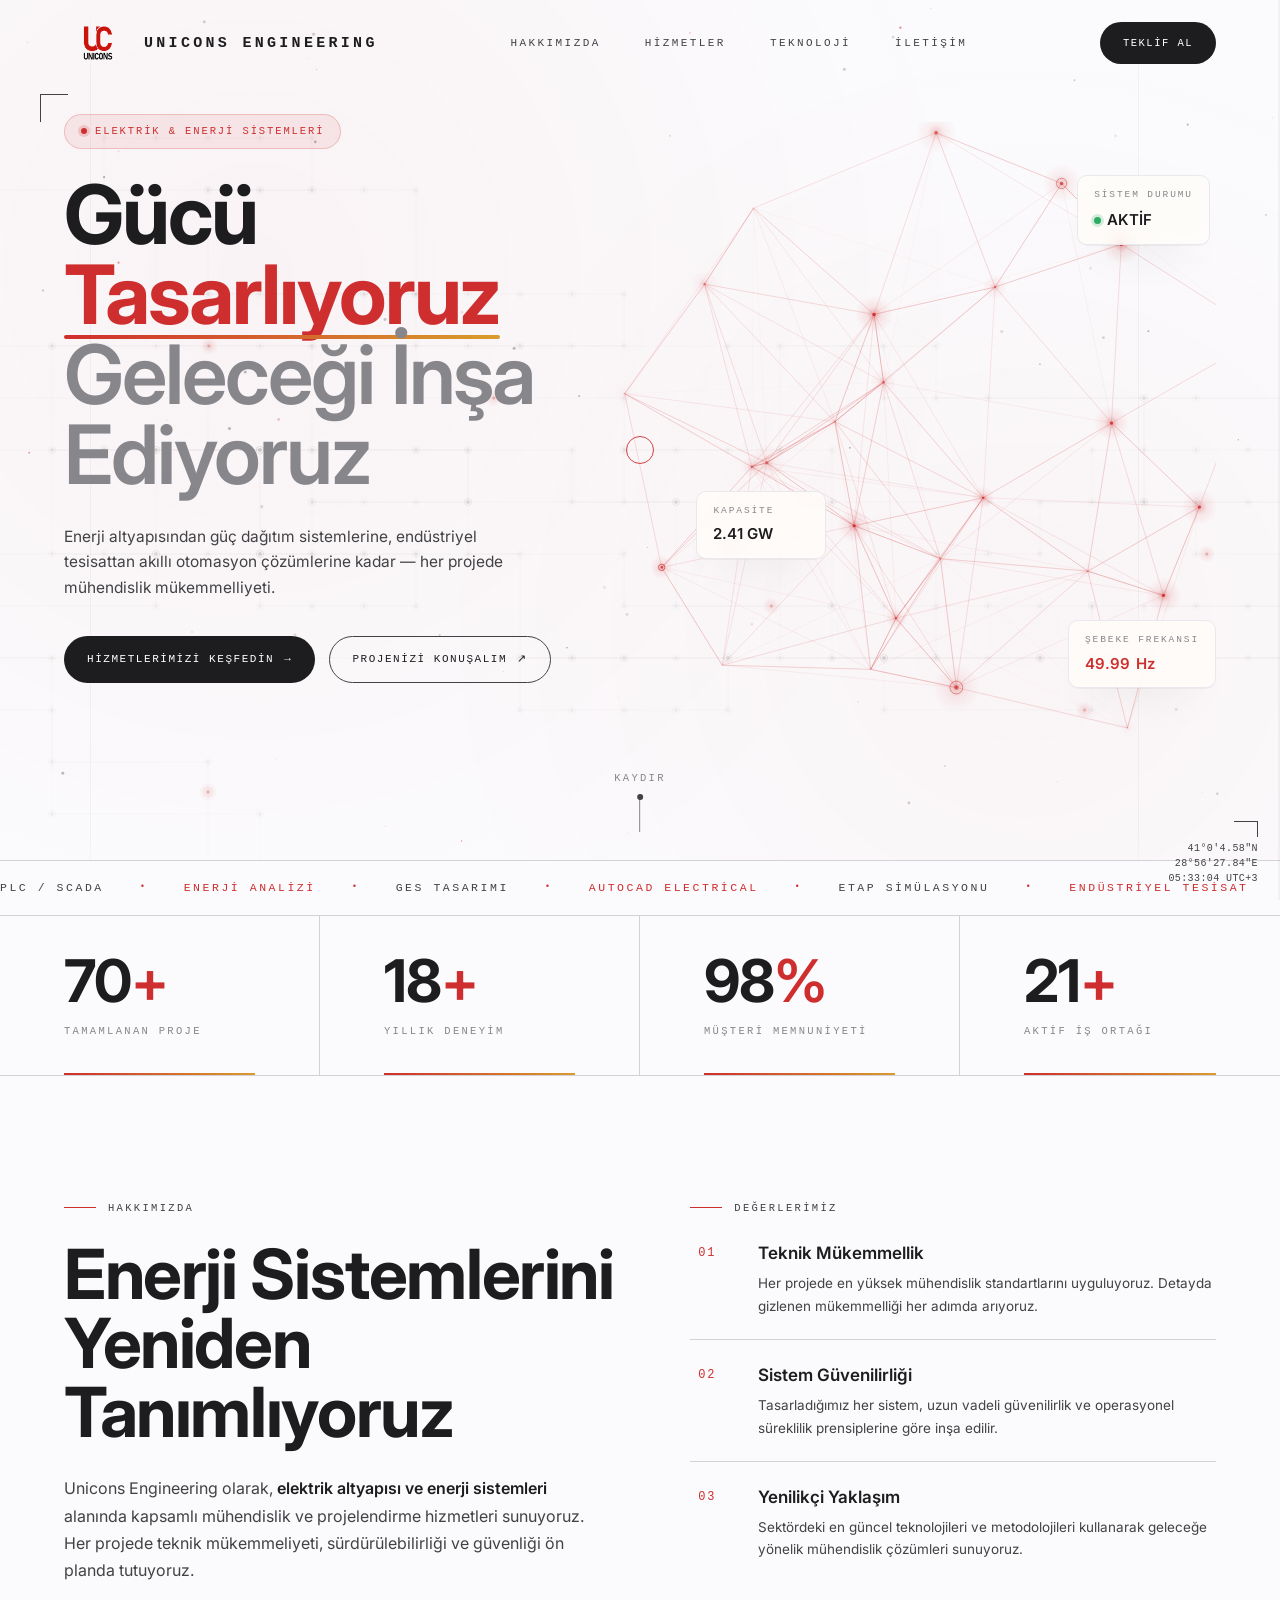
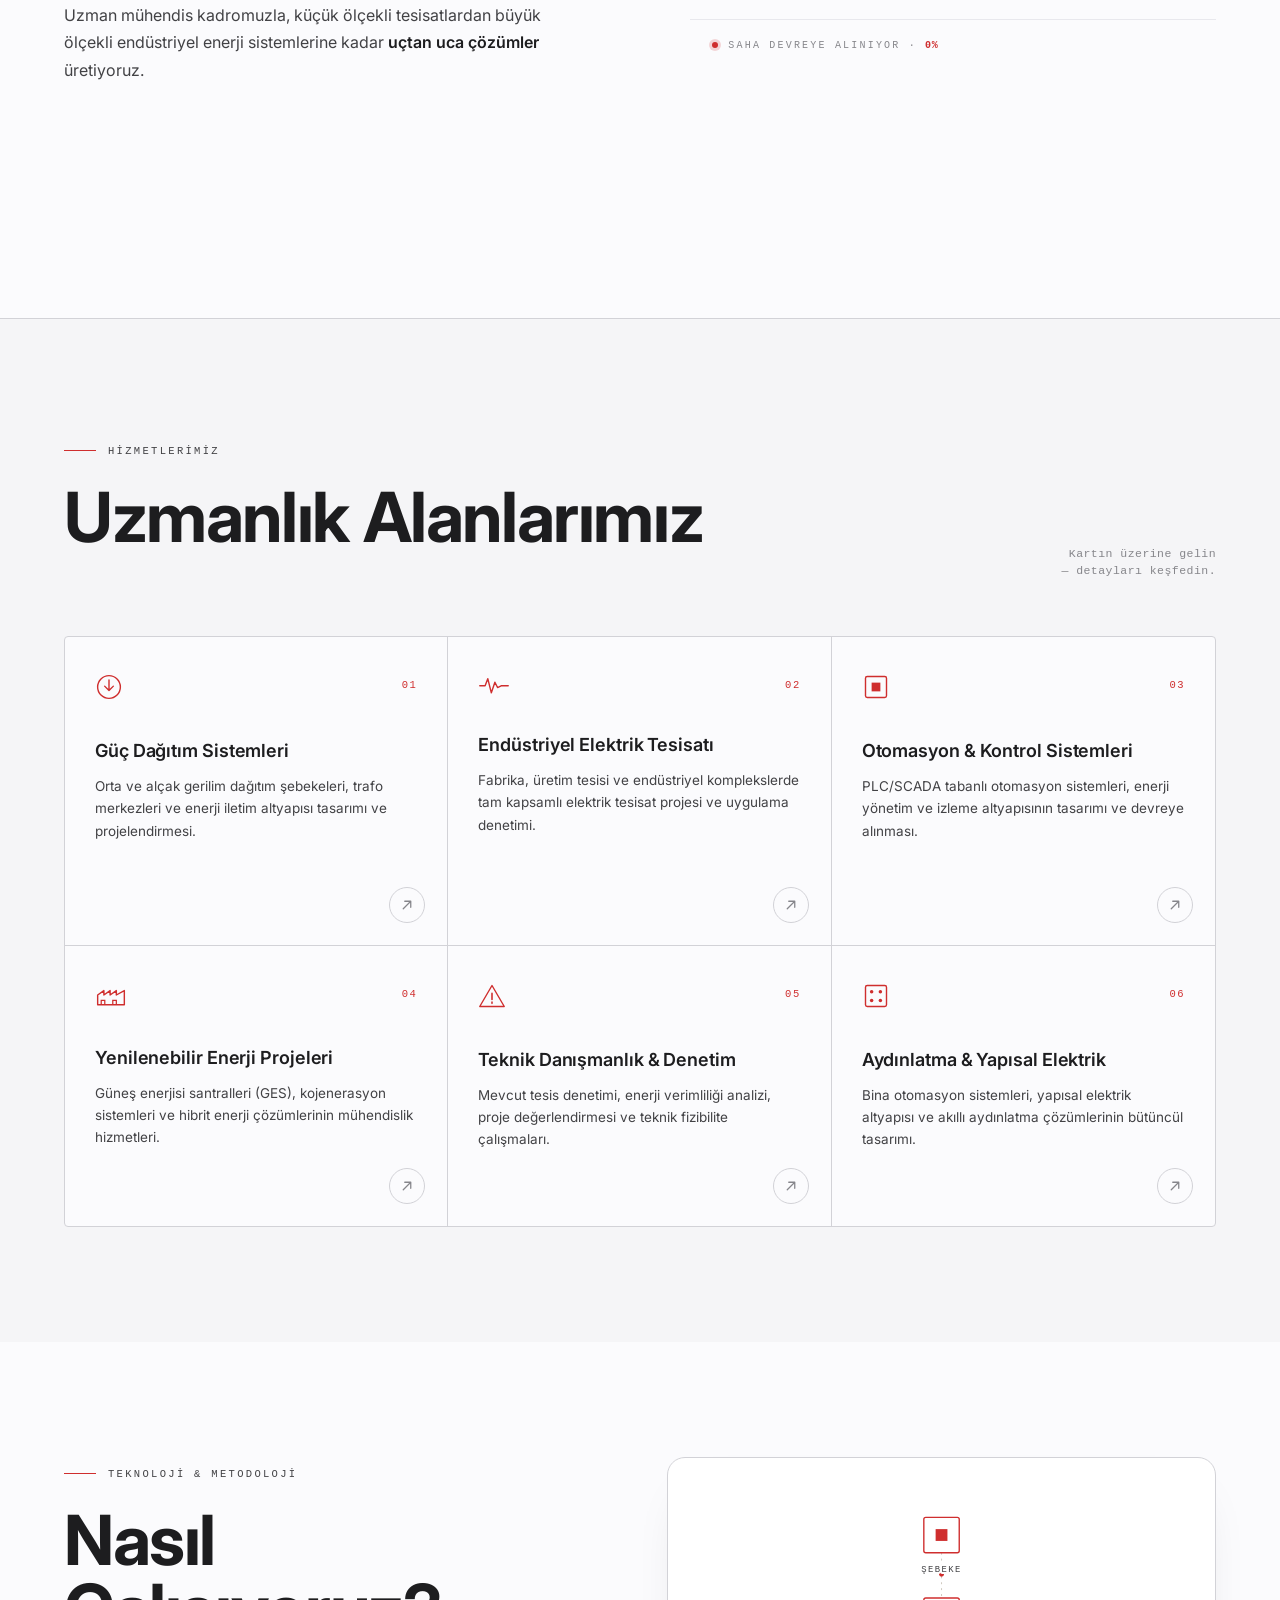
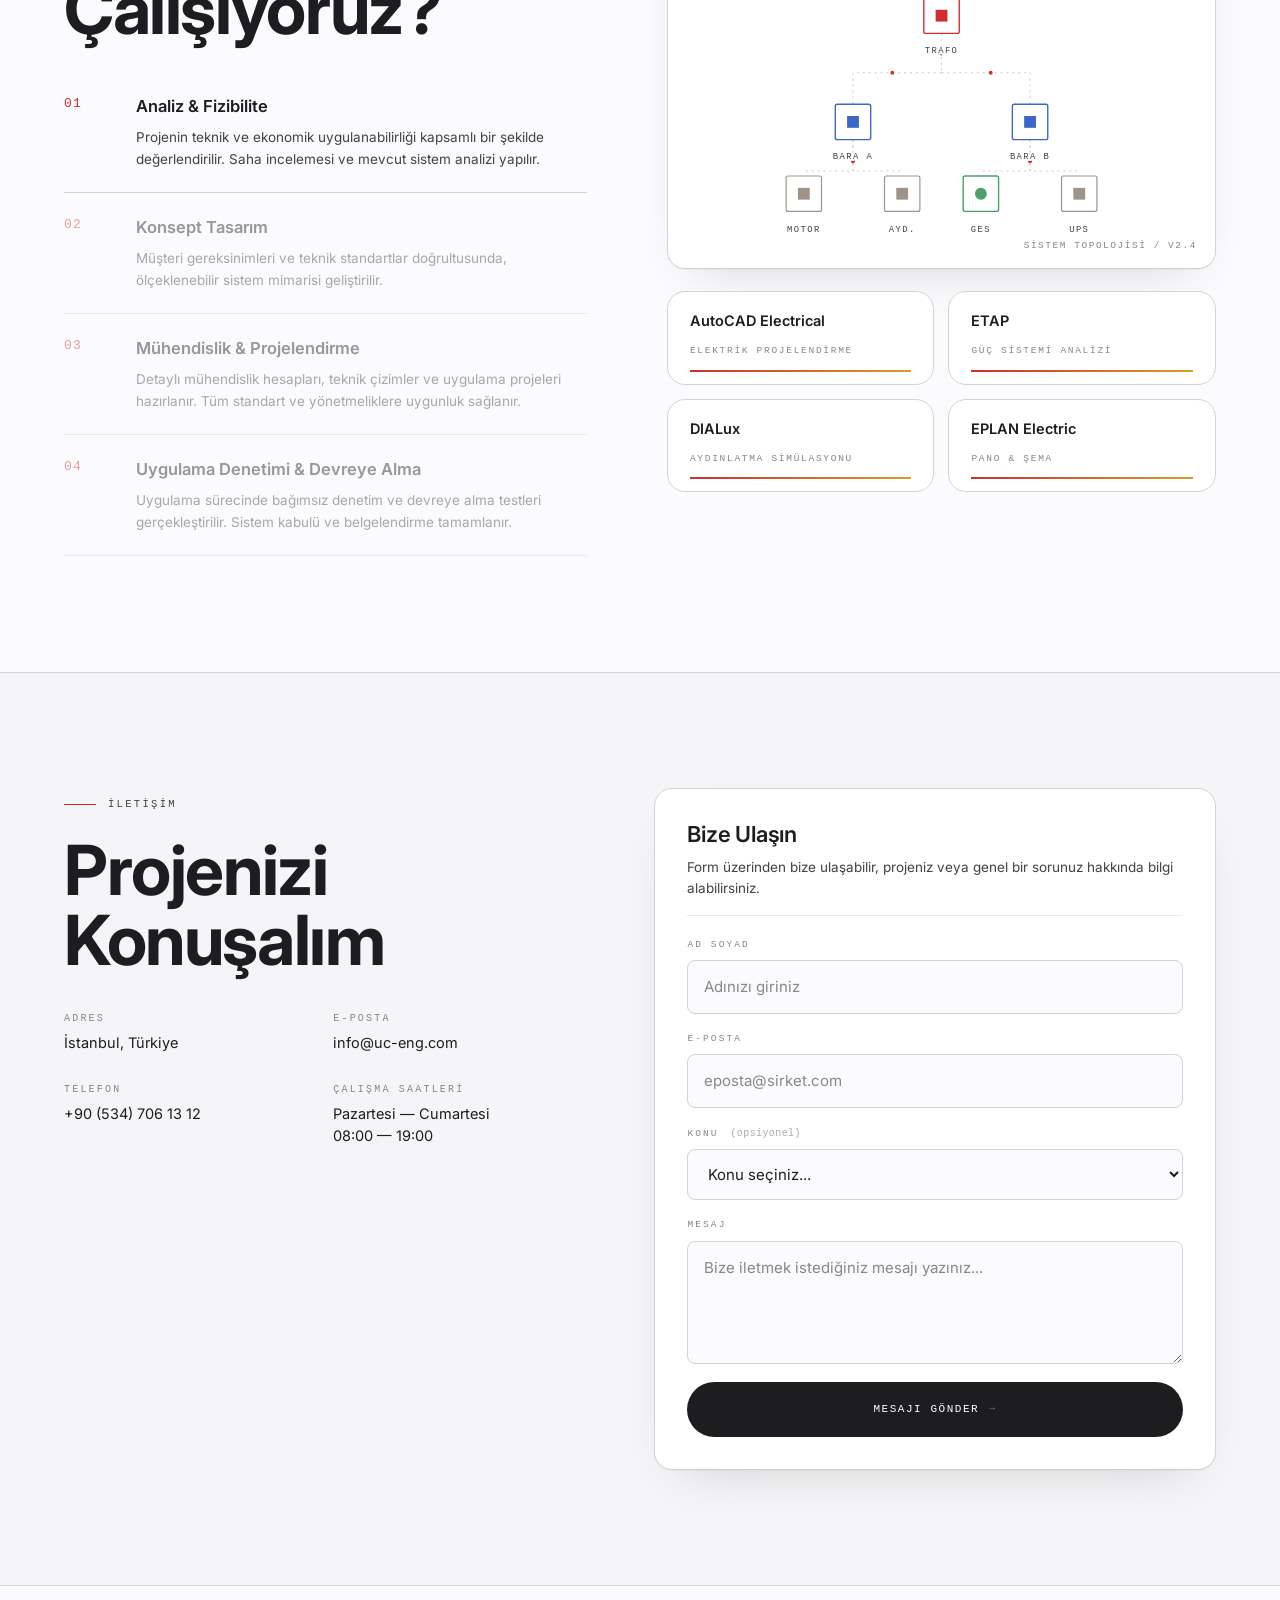
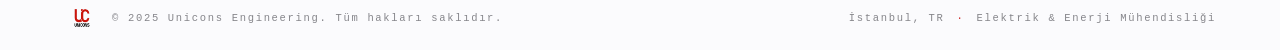
==== index.html @ 6d4b9119 "feat: Unicons Engineering ilk sürüm Apple-light arka plan + kırmızı vurgulu tek-sayfa kurumsal site." ====
<!doctype html>
<html lang="tr">
<head>
  <meta charset="utf-8" />
  <meta name="viewport" content="width=device-width, initial-scale=1" />
  <title>Unicons Engineering — Elektrik & Enerji Sistemleri</title>
  <meta name="description" content="Unicons Engineering — enerji altyapısı, güç dağıtım sistemleri, endüstriyel tesisat ve akıllı otomasyon mühendisliği." />
  <link rel="icon" type="image/png" href="assets/logo.png" />
  <link rel="apple-touch-icon" href="assets/logo.png" />
  <link rel="preconnect" href="https://fonts.googleapis.com" />
  <link rel="preconnect" href="https://fonts.gstatic.com" crossorigin />
  <link rel="stylesheet" href="https://fonts.googleapis.com/css2?family=Space+Grotesk:wght@400;500;600;700&family=Inter:wght@400;500;600;700&family=JetBrains+Mono:wght@400;500;600&display=swap" />
  <link rel="stylesheet" href="styles.css" />
</head>
<body>

  <!-- particle field -->
  <canvas id="particles" aria-hidden="true"></canvas>

  <!-- page-wide circuit flow (subtle red pulse traveling down) -->
  <div class="page-flow" aria-hidden="true">
    <span class="page-flow-line page-flow-line-1"></span>
    <span class="page-flow-line page-flow-line-2"></span>
    <span class="page-flow-pulse page-flow-pulse-1"></span>
    <span class="page-flow-pulse page-flow-pulse-2"></span>
  </div>

  <!-- custom mouse reticle -->
  <div class="reticle" id="reticle" aria-hidden="true">
    <span class="reticle-ring"></span>
    <span class="reticle-dot"></span>
  </div>

  <!-- right edge scroll progress -->
  <div class="scroll-rail" aria-hidden="true"><span id="scrollFill"></span></div>

  <!-- live coords / clock fixed bottom right -->
  <aside class="hud-coords" aria-hidden="true">
    <span class="hud-bracket"></span>
    <div>41°0′4.58″N</div>
    <div>28°56′27.84″E</div>
    <div id="hudClock">14:24:30 UTC+3</div>
  </aside>

  <!-- HEADER / NAV -->
  <header class="nav">
    <a href="#top" class="brand" aria-label="Unicons Engineering ana sayfa">
      <img src="assets/logo.png" alt="" class="brand-mark" width="60" height="60" />
      <span class="brand-word">UNICONS ENGINEERING</span>
    </a>
    <nav class="nav-links" aria-label="Birincil">
      <a href="#hakkimizda">HAKKIMIZDA</a>
      <a href="#hizmetler">HİZMETLER</a>
      <a href="#teknoloji">TEKNOLOJİ</a>
      <a href="#iletisim">İLETİŞİM</a>
    </nav>
    <a href="#iletisim" class="btn btn-pill-dark nav-cta">TEKLİF AL</a>
  </header>

  <main id="top">

    <!-- HERO -->
    <section class="hero">
      <canvas id="circuit" class="hero-circuit" aria-hidden="true"></canvas>
      <span class="hero-corner hero-corner-tl" aria-hidden="true"></span>

      <div class="hero-copy">
        <span class="chip chip-red"><span class="chip-dot"></span> ELEKTRİK &amp; ENERJİ SİSTEMLERİ</span>

        <h1 class="hero-title">
          <span class="t-black">Gücü</span>
          <span class="t-red">Tasarlıyoruz<em class="t-underline" aria-hidden="true"></em></span>
          <span class="t-mute">Geleceği İnşa</span>
          <span class="t-mute">Ediyoruz</span>
        </h1>

        <p class="hero-lede">
          Enerji altyapısından güç dağıtım sistemlerine, endüstriyel
          tesisattan akıllı otomasyon çözümlerine kadar — her
          projede mühendislik mükemmelliyeti.
        </p>

        <div class="hero-ctas">
          <a href="#hizmetler" class="btn btn-pill-dark">HİZMETLERİMİZİ KEŞFEDİN <span aria-hidden="true">→</span></a>
          <a href="#iletisim" class="btn btn-pill-outline">PROJENİZİ KONUŞALIM <span aria-hidden="true">↗</span></a>
        </div>
      </div>

      <div class="hero-scroll" aria-hidden="true">
        <span class="hero-scroll-label">KAYDIR</span>
        <span class="hero-scroll-line"></span>
      </div>

      <div class="hero-visual">
        <canvas id="constellation" aria-hidden="true"></canvas>
        <div class="hud hud-status">
          <div class="hud-label">SİSTEM DURUMU</div>
          <div class="hud-value"><span class="hud-dot"></span> AKTİF</div>
        </div>
        <div class="hud hud-cap">
          <div class="hud-label">KAPASİTE</div>
          <div class="hud-value">2.4 GW</div>
        </div>
        <div class="hud hud-freq">
          <div class="hud-label">ŞEBEKE FREKANSI</div>
          <div class="hud-value"><span id="freqVal">49.99</span> Hz</div>
        </div>

      </div>
    </section>

    <!-- TECH MARQUEE -->
    <section class="marquee" aria-hidden="true">
      <div class="marquee-track" id="marqueeTrack"></div>
    </section>

    <!-- STATS -->
    <section class="stats">
      <div class="stat"><div class="stat-num">70<span>+</span></div><div class="stat-label">TAMAMLANAN PROJE</div><span class="stat-bar"></span></div>
      <div class="stat"><div class="stat-num">18<span>+</span></div><div class="stat-label">YILLIK DENEYİM</div><span class="stat-bar"></span></div>
      <div class="stat"><div class="stat-num">98<span>%</span></div><div class="stat-label">MÜŞTERİ MEMNUNİYETİ</div><span class="stat-bar"></span></div>
      <div class="stat"><div class="stat-num">21<span>+</span></div><div class="stat-label">AKTİF İŞ ORTAĞI</div><span class="stat-bar"></span></div>
    </section>

    <!-- ABOUT + VALUES -->
    <section class="about" id="hakkimizda">
      <div class="about-left">
        <div class="eyebrow"><span class="eyebrow-rule"></span> HAKKIMIZDA</div>
        <h2 class="display">Enerji Sistemlerini<br/>Yeniden Tanımlıyoruz</h2>
        <p>Unicons Engineering olarak, <strong>elektrik altyapısı ve enerji sistemleri</strong> alanında kapsamlı mühendislik ve projelendirme hizmetleri sunuyoruz. Her projede teknik mükemmeliyeti, sürdürülebilirliği ve güvenliği ön planda tutuyoruz.</p>
        <p>Uzman mühendis kadromuzla, küçük ölçekli tesisatlardan büyük ölçekli endüstriyel enerji sistemlerine kadar <strong>uçtan uca çözümler</strong> üretiyoruz.</p>
      </div>

      <div class="about-right">
        <div class="eyebrow"><span class="eyebrow-rule"></span> DEĞERLERİMİZ</div>
        <ol class="values">
          <li><span class="val-num">01</span><div><h3>Teknik Mükemmellik</h3><p>Her projede en yüksek mühendislik standartlarını uyguluyoruz. Detayda gizlenen mükemmelliği her adımda arıyoruz.</p></div></li>
          <li><span class="val-num">02</span><div><h3>Sistem Güvenilirliği</h3><p>Tasarladığımız her sistem, uzun vadeli güvenilirlik ve operasyonel süreklilik prensiplerine göre inşa edilir.</p></div></li>
          <li><span class="val-num">03</span><div><h3>Yenilikçi Yaklaşım</h3><p>Sektördeki en güncel teknolojileri ve metodolojileri kullanarak geleceğe yönelik mühendislik çözümleri sunuyoruz.</p></div></li>
        </ol>

        <figure class="build" id="buildAnim" aria-hidden="true">
          <figcaption class="build-cap">
            <span class="build-dot"></span>
            <span>SAHA DEVREYE ALINIYOR · <em id="buildPct">0%</em></span>
          </figcaption>
          <svg viewBox="0 0 420 240" class="build-svg" preserveAspectRatio="xMidYMax meet">
            <!-- 0: ground line -->
            <path class="b-line" data-step="0" d="M0 200 H420"/>

            <!-- 1: foundation slabs (filled rects under each component) -->
            <path class="b-line b-fill" data-step="1" d="M14 200 H68 V207 H14 Z"/>
            <path class="b-line b-fill" data-step="1" d="M86 200 H134 V207 H86 Z"/>
            <path class="b-line b-fill" data-step="1" d="M152 200 H222 V207 H152 Z"/>
            <path class="b-line b-fill" data-step="1" d="M240 200 H348 V207 H240 Z"/>
            <path class="b-line b-fill" data-step="1" d="M362 200 H410 V207 H362 Z"/>

            <!-- 2: grounding rods + chassis ground symbols -->
            <path class="b-line" data-step="2" d="M110 207 V228"/>
            <path class="b-line" data-step="2" d="M104 220 H116"/>
            <path class="b-line" data-step="2" d="M106 224 H114"/>
            <path class="b-line" data-step="2" d="M108 228 H112"/>
            <path class="b-line" data-step="2" d="M186 207 V222"/>
            <path class="b-line" data-step="2" d="M180 215 H192"/>
            <path class="b-line" data-step="2" d="M182 219 H190"/>
            <path class="b-line" data-step="2" d="M280 207 V228"/>
            <path class="b-line" data-step="2" d="M274 220 H286"/>
            <path class="b-line" data-step="2" d="M276 224 H284"/>
            <path class="b-line" data-step="2" d="M278 228 H282"/>

            <!-- 3: PV mounting posts + back rail -->
            <path class="b-line" data-step="3" d="M22 200 V172"/>
            <path class="b-line" data-step="3" d="M58 200 V158"/>
            <path class="b-line" data-step="3" d="M22 172 L58 158"/>

            <!-- 4: PV panel cells (filled tilted rectangle, broken into 3 cells) -->
            <path class="b-line b-fill" data-step="4" d="M24 173 L36 168 L40 174 L28 179 Z"/>
            <path class="b-line b-fill" data-step="4" d="M37 168 L48 163 L52 169 L41 174 Z"/>
            <path class="b-line b-fill" data-step="4" d="M49 163 L58 159 L62 165 L53 169 Z"/>
            <!-- DC drop wire from array to inverter point -->
            <path class="b-line" data-step="4" d="M40 175 V200"/>

            <!-- 5: HV pylon legs (lattice tower) -->
            <path class="b-line" data-step="5" d="M94 200 L102 96"/>
            <path class="b-line" data-step="5" d="M126 200 L118 96"/>

            <!-- 6: pylon cross braces (X pattern) + horizontal stiffeners -->
            <path class="b-line" data-step="6" d="M94 178 L126 158"/>
            <path class="b-line" data-step="6" d="M126 178 L94 158"/>
            <path class="b-line" data-step="6" d="M97 158 L123 138"/>
            <path class="b-line" data-step="6" d="M123 158 L97 138"/>
            <path class="b-line" data-step="6" d="M99 138 L121 118"/>
            <path class="b-line" data-step="6" d="M121 138 L99 118"/>
            <path class="b-line" data-step="6" d="M96 178 H124"/>
            <path class="b-line" data-step="6" d="M97 158 H123"/>
            <path class="b-line" data-step="6" d="M99 138 H121"/>
            <path class="b-line" data-step="6" d="M101 118 H119"/>

            <!-- 7: pylon top + cross arm + insulator string -->
            <path class="b-line" data-step="7" d="M102 96 H118"/>
            <path class="b-line" data-step="7" d="M118 96 H148"/>
            <path class="b-line" data-step="7" d="M148 96 V112"/>
            <path class="b-line b-fill" data-step="7" d="M146 102 H150 V104 H146 Z"/>
            <path class="b-line b-fill" data-step="7" d="M146 106 H150 V108 H146 Z"/>
            <path class="b-line b-fill" data-step="7" d="M146 110 H150 V112 H146 Z"/>
            <!-- aviation marker -->
            <path class="b-line" data-step="7" d="M110 96 V86"/>
            <path class="b-line b-fill" data-step="7" d="M108 82 H112 V86 H108 Z"/>

            <!-- 8: HV transmission line (catenary curve) — into transformer top -->
            <path class="b-line" data-step="8" d="M148 112 Q 158 124 170 130 T 186 102"/>

            <!-- 9: transformer body (with internal coil hint) -->
            <path class="b-line" data-step="9" d="M152 130 H222 V200 H152 Z"/>
            <path class="b-line" data-step="9" d="M158 138 H216"/>
            <path class="b-line" data-step="9" d="M158 148 H216"/>
            <path class="b-line" data-step="9" d="M158 158 H216"/>
            <path class="b-line" data-step="9" d="M158 168 H216"/>
            <!-- nameplate -->
            <path class="b-line b-fill" data-step="9" d="M168 178 H206 V190 H168 Z"/>

            <!-- 10: transformer bushings (HV in, LV out) + cooling fins -->
            <path class="b-line" data-step="10" d="M170 130 V104"/>
            <path class="b-line" data-step="10" d="M186 130 V102"/>
            <path class="b-line b-fill" data-step="10" d="M168 100 H172 V104 H168 Z"/>
            <path class="b-line b-fill" data-step="10" d="M184 98 H188 V102 H184 Z"/>
            <!-- cooling fins on left side -->
            <path class="b-line" data-step="10" d="M148 138 H152"/>
            <path class="b-line" data-step="10" d="M148 146 H152"/>
            <path class="b-line" data-step="10" d="M148 154 H152"/>
            <path class="b-line" data-step="10" d="M148 162 H152"/>
            <path class="b-line" data-step="10" d="M148 170 H152"/>
            <!-- LV out (right) -->
            <path class="b-line" data-step="10" d="M222 158 H236"/>

            <!-- 11: switchgear cabinet array (3 panels) -->
            <path class="b-line" data-step="11" d="M244 138 H276 V200 H244 Z"/>
            <path class="b-line" data-step="11" d="M280 138 H312 V200 H280 Z"/>
            <path class="b-line" data-step="11" d="M316 138 H348 V200 H316 Z"/>
            <!-- door panel lines (centerline + handle) -->
            <path class="b-line" data-step="11" d="M260 138 V200"/>
            <path class="b-line" data-step="11" d="M296 138 V200"/>
            <path class="b-line" data-step="11" d="M332 138 V200"/>
            <path class="b-line b-fill" data-step="11" d="M256 168 H262 V172 H256 Z"/>
            <path class="b-line b-fill" data-step="11" d="M292 168 H298 V172 H292 Z"/>
            <path class="b-line b-fill" data-step="11" d="M328 168 H334 V172 H328 Z"/>

            <!-- 12: bus bar + drops (busbar above the cabinets) -->
            <path class="b-line b-thick" data-step="12" d="M236 132 H348"/>
            <path class="b-line" data-step="12" d="M260 132 V138"/>
            <path class="b-line" data-step="12" d="M296 132 V138"/>
            <path class="b-line" data-step="12" d="M332 132 V138"/>
            <path class="b-line" data-step="12" d="M236 132 V158"/>

            <!-- 13: status LEDs (one per cabinet — small filled dots) -->
            <path class="b-line b-fill" data-step="13" d="M258 145 H262 V149 H258 Z"/>
            <path class="b-line b-fill" data-step="13" d="M294 145 H298 V149 H294 Z"/>
            <path class="b-line b-fill" data-step="13" d="M330 145 H334 V149 H330 Z"/>

            <!-- 14: feeder cable + control building outline -->
            <path class="b-line" data-step="14" d="M348 168 H362"/>
            <path class="b-line" data-step="14" d="M362 168 V158"/>
            <path class="b-line" data-step="14" d="M362 158 H410 V200 H362 Z"/>
            <path class="b-line" data-step="14" d="M386 158 V200"/>
            <!-- antenna on building -->
            <path class="b-line" data-step="14" d="M378 158 V138"/>
            <path class="b-line" data-step="14" d="M374 142 H382"/>
            <path class="b-line b-fill" data-step="14" d="M376 134 H380 V138 H376 Z"/>
            <!-- windows -->
            <path class="b-line b-fill" data-step="14" d="M366 168 H374 V178 H366 Z"/>
            <path class="b-line b-fill" data-step="14" d="M390 168 H398 V178 H390 Z"/>
            <path class="b-line b-fill" data-step="14" d="M390 184 H402 V194 H390 Z"/>
          </svg>

          <!-- voltage labels overlay -->
          <div class="build-labels" aria-hidden="true">
            <span class="b-label" data-step="8" style="left: 32%; top: 38%;">33 kV</span>
            <span class="b-label" data-step="11" style="left: 56%; top: 60%;">6.3 kV</span>
            <span class="b-label" data-step="14" style="left: 86%; top: 64%;">0.4 kV</span>
            <span class="b-label" data-step="4"  style="left: 10%; top: 78%;">PV</span>
          </div>
        </figure>
      </div>
    </section>

    <!-- SERVICES -->
    <section class="services" id="hizmetler">
      <div class="services-head">
        <div>
          <div class="eyebrow"><span class="eyebrow-rule"></span> HİZMETLERİMİZ</div>
          <h2 class="display">Uzmanlık Alanlarımız</h2>
        </div>
        <p class="services-hint">Kartın üzerine gelin<br/>— detayları keşfedin.</p>
      </div>

      <div class="services-grid">

        <article class="svc">
          <header>
            <span class="svc-icon" aria-hidden="true"><svg viewBox="0 0 32 32" width="28" height="28"><circle cx="16" cy="16" r="13" fill="none" stroke="#cf2e2e" stroke-width="1.6"/><path d="M16 8 V20 M11 15 L16 20 L21 15" fill="none" stroke="#cf2e2e" stroke-width="1.6" stroke-linecap="round" stroke-linejoin="round"/></svg></span>
            <span class="svc-num">01</span>
          </header>
          <h3>Güç Dağıtım Sistemleri</h3>
          <p>Orta ve alçak gerilim dağıtım şebekeleri, trafo merkezleri ve enerji iletim altyapısı tasarımı ve projelendirmesi.</p>
          <div class="svc-tags"><span>OG/AG Şebeke</span><span>Trafo Merkezi</span><span>Enerji İletimi</span></div>
          <a href="#" class="svc-arrow" aria-label="Detaylar"><svg viewBox="0 0 24 24" width="18" height="18"><path d="M7 17 L17 7 M9 7 H17 V15" fill="none" stroke="currentColor" stroke-width="1.7" stroke-linecap="round" stroke-linejoin="round"/></svg></a>
        </article>

        <article class="svc">
          <header>
            <span class="svc-icon" aria-hidden="true"><svg viewBox="0 0 36 24" width="32" height="22"><path d="M2 14 L8 14 L11 6 L15 22 L19 10 L22 16 L26 14 L34 14" fill="none" stroke="#cf2e2e" stroke-width="1.6" stroke-linecap="round" stroke-linejoin="round"/></svg></span>
            <span class="svc-num">02</span>
          </header>
          <h3>Endüstriyel Elektrik Tesisatı</h3>
          <p>Fabrika, üretim tesisi ve endüstriyel komplekslerde tam kapsamlı elektrik tesisat projesi ve uygulama denetimi.</p>
          <div class="svc-tags"><span>Motor Sürücüleri</span><span>Pano Tasarımı</span><span>Topraklama</span></div>
          <a href="#" class="svc-arrow" aria-label="Detaylar"><svg viewBox="0 0 24 24" width="18" height="18"><path d="M7 17 L17 7 M9 7 H17 V15" fill="none" stroke="currentColor" stroke-width="1.7" stroke-linecap="round" stroke-linejoin="round"/></svg></a>
        </article>

        <article class="svc">
          <header>
            <span class="svc-icon" aria-hidden="true"><svg viewBox="0 0 32 32" width="28" height="28"><rect x="4" y="4" width="24" height="24" rx="2" fill="none" stroke="#cf2e2e" stroke-width="1.6"/><rect x="11" y="11" width="10" height="10" fill="#cf2e2e"/></svg></span>
            <span class="svc-num">03</span>
          </header>
          <h3>Otomasyon &amp; Kontrol Sistemleri</h3>
          <p>PLC/SCADA tabanlı otomasyon sistemleri, enerji yönetim ve izleme altyapısının tasarımı ve devreye alınması.</p>
          <div class="svc-tags"><span>PLC Programlama</span><span>SCADA</span><span>BMS</span></div>
          <a href="#" class="svc-arrow" aria-label="Detaylar"><svg viewBox="0 0 24 24" width="18" height="18"><path d="M7 17 L17 7 M9 7 H17 V15" fill="none" stroke="currentColor" stroke-width="1.7" stroke-linecap="round" stroke-linejoin="round"/></svg></a>
        </article>

        <article class="svc">
          <header>
            <span class="svc-icon" aria-hidden="true"><svg viewBox="0 0 36 28" width="32" height="26"><path d="M3 25 V14 L10 9 V14 L17 9 V14 L24 9 V14 L33 9 V25 Z" fill="none" stroke="#cf2e2e" stroke-width="1.6" stroke-linejoin="round"/><path d="M7 25 V20 H11 V25" fill="none" stroke="#cf2e2e" stroke-width="1.4"/><path d="M20 25 V20 H24 V25" fill="none" stroke="#cf2e2e" stroke-width="1.4"/></svg></span>
            <span class="svc-num">04</span>
          </header>
          <h3>Yenilenebilir Enerji Projeleri</h3>
          <p>Güneş enerjisi santralleri (GES), kojenerasyon sistemleri ve hibrit enerji çözümlerinin mühendislik hizmetleri.</p>
          <div class="svc-tags"><span>GES</span><span>Hibrit Sistem</span><span>Kojenerasyon</span></div>
          <a href="#" class="svc-arrow" aria-label="Detaylar"><svg viewBox="0 0 24 24" width="18" height="18"><path d="M7 17 L17 7 M9 7 H17 V15" fill="none" stroke="currentColor" stroke-width="1.7" stroke-linecap="round" stroke-linejoin="round"/></svg></a>
        </article>

        <article class="svc">
          <header>
            <span class="svc-icon" aria-hidden="true"><svg viewBox="0 0 32 32" width="28" height="28"><path d="M16 4 L30 28 H2 Z" fill="none" stroke="#cf2e2e" stroke-width="1.6" stroke-linejoin="round"/><path d="M16 13 V20 M16 23 V24.4" stroke="#cf2e2e" stroke-width="1.8" stroke-linecap="round"/></svg></span>
            <span class="svc-num">05</span>
          </header>
          <h3>Teknik Danışmanlık &amp; Denetim</h3>
          <p>Mevcut tesis denetimi, enerji verimliliği analizi, proje değerlendirmesi ve teknik fizibilite çalışmaları.</p>
          <div class="svc-tags"><span>Enerji Etüdü</span><span>Verimlilik</span><span>Fizibilite</span></div>
          <a href="#" class="svc-arrow" aria-label="Detaylar"><svg viewBox="0 0 24 24" width="18" height="18"><path d="M7 17 L17 7 M9 7 H17 V15" fill="none" stroke="currentColor" stroke-width="1.7" stroke-linecap="round" stroke-linejoin="round"/></svg></a>
        </article>

        <article class="svc">
          <header>
            <span class="svc-icon" aria-hidden="true"><svg viewBox="0 0 32 32" width="28" height="28"><rect x="4" y="4" width="24" height="24" rx="2" fill="none" stroke="#cf2e2e" stroke-width="1.6"/><circle cx="11" cy="11" r="2" fill="#cf2e2e"/><circle cx="21" cy="11" r="2" fill="#cf2e2e"/><circle cx="11" cy="21" r="2" fill="#cf2e2e"/><circle cx="21" cy="21" r="2" fill="#cf2e2e"/></svg></span>
            <span class="svc-num">06</span>
          </header>
          <h3>Aydınlatma &amp; Yapısal Elektrik</h3>
          <p>Bina otomasyon sistemleri, yapısal elektrik altyapısı ve akıllı aydınlatma çözümlerinin bütüncül tasarımı.</p>
          <div class="svc-tags"><span>LED Sistemleri</span><span>KNX/DALI</span><span>Acil Aydınlatma</span></div>
          <a href="#" class="svc-arrow" aria-label="Detaylar"><svg viewBox="0 0 24 24" width="18" height="18"><path d="M7 17 L17 7 M9 7 H17 V15" fill="none" stroke="currentColor" stroke-width="1.7" stroke-linecap="round" stroke-linejoin="round"/></svg></a>
        </article>

      </div>
    </section>

    <!-- TECHNOLOGY / METHODOLOGY -->
    <section class="tech" id="teknoloji">
      <div class="tech-left">
        <div class="eyebrow"><span class="eyebrow-rule"></span> TEKNOLOJİ &amp; METODOLOJİ</div>
        <h2 class="display">Nasıl<br/>Çalışıyoruz?</h2>

        <ol class="steps">
          <li class="step is-active"><span class="step-num">01</span><div><h3>Analiz &amp; Fizibilite</h3><p>Projenin teknik ve ekonomik uygulanabilirliği kapsamlı bir şekilde değerlendirilir. Saha incelemesi ve mevcut sistem analizi yapılır.</p></div></li>
          <li class="step"><span class="step-num">02</span><div><h3>Konsept Tasarım</h3><p>Müşteri gereksinimleri ve teknik standartlar doğrultusunda, ölçeklenebilir sistem mimarisi geliştirilir.</p></div></li>
          <li class="step"><span class="step-num">03</span><div><h3>Mühendislik &amp; Projelendirme</h3><p>Detaylı mühendislik hesapları, teknik çizimler ve uygulama projeleri hazırlanır. Tüm standart ve yönetmeliklere uygunluk sağlanır.</p></div></li>
          <li class="step"><span class="step-num">04</span><div><h3>Uygulama Denetimi &amp; Devreye Alma</h3><p>Uygulama sürecinde bağımsız denetim ve devreye alma testleri gerçekleştirilir. Sistem kabulü ve belgelendirme tamamlanır.</p></div></li>
        </ol>
      </div>

      <div class="tech-right">
        <div class="topology">
          <svg viewBox="0 0 500 380" preserveAspectRatio="xMidYMid meet" class="topo-svg" aria-hidden="true">
            <g stroke="#d0c8be" stroke-width="1" fill="none" stroke-dasharray="2 4">
              <path d="M250 78 V124"/>
              <path d="M250 160 V200"/>
              <path d="M250 200 H160 V232"/>
              <path d="M250 200 H340 V232"/>
              <path d="M160 268 V300 H110"/>
              <path d="M160 268 V300 H210"/>
              <path d="M340 268 V300 H290"/>
              <path d="M340 268 V300 H390"/>
            </g>
            <g fill="#cf2e2e">
              <circle cx="250" cy="100" r="2.5"/><circle cx="250" cy="180" r="2.5"/>
              <circle cx="200" cy="200" r="2"/><circle cx="300" cy="200" r="2"/>
              <circle cx="160" cy="290" r="2"/><circle cx="340" cy="290" r="2"/>
            </g>
            <g class="topo-node">
              <rect x="232" y="42" width="36" height="36" rx="2" fill="#fff" stroke="#cf2e2e" stroke-width="1.4"/>
              <rect x="244" y="54" width="12" height="12" fill="#cf2e2e"/>
              <text x="250" y="98" text-anchor="middle">ŞEBEKE</text>
            </g>
            <g class="topo-node">
              <rect x="232" y="124" width="36" height="36" rx="2" fill="#fff" stroke="#cf2e2e" stroke-width="1.4"/>
              <rect x="244" y="136" width="12" height="12" fill="#cf2e2e"/>
              <text x="250" y="180" text-anchor="middle">TRAFO</text>
            </g>
            <g class="topo-node">
              <rect x="142" y="232" width="36" height="36" rx="2" fill="#fff" stroke="#3b67c8" stroke-width="1.4"/>
              <rect x="154" y="244" width="12" height="12" fill="#3b67c8"/>
              <text x="160" y="288" text-anchor="middle">BARA A</text>
            </g>
            <g class="topo-node">
              <rect x="322" y="232" width="36" height="36" rx="2" fill="#fff" stroke="#3b67c8" stroke-width="1.4"/>
              <rect x="334" y="244" width="12" height="12" fill="#3b67c8"/>
              <text x="340" y="288" text-anchor="middle">BARA B</text>
            </g>
            <g class="topo-leaf">
              <rect x="92" y="305" width="36" height="36" rx="2" fill="#fff" stroke="#9d9388" stroke-width="1.2"/>
              <rect x="104" y="317" width="12" height="12" fill="#9d9388"/>
              <text x="110" y="362" text-anchor="middle">MOTOR</text>
            </g>
            <g class="topo-leaf">
              <rect x="192" y="305" width="36" height="36" rx="2" fill="#fff" stroke="#9d9388" stroke-width="1.2"/>
              <rect x="204" y="317" width="12" height="12" fill="#9d9388"/>
              <text x="210" y="362" text-anchor="middle">AYD.</text>
            </g>
            <g class="topo-leaf">
              <rect x="272" y="305" width="36" height="36" rx="2" fill="#fff" stroke="#48a06b" stroke-width="1.4"/>
              <circle cx="290" cy="323" r="6" fill="#48a06b"/>
              <text x="290" y="362" text-anchor="middle">GES</text>
            </g>
            <g class="topo-leaf">
              <rect x="372" y="305" width="36" height="36" rx="2" fill="#fff" stroke="#9d9388" stroke-width="1.2"/>
              <rect x="384" y="317" width="12" height="12" fill="#9d9388"/>
              <text x="390" y="362" text-anchor="middle">UPS</text>
            </g>
          </svg>
          <div class="topo-foot">SİSTEM TOPOLOJİSİ&nbsp;/&nbsp;V2.4</div>
        </div>

        <div class="tools">
          <div class="tool"><h4>AutoCAD Electrical</h4><span>ELEKTRİK PROJELENDİRME</span><i class="tool-bar"></i></div>
          <div class="tool"><h4>ETAP</h4><span>GÜÇ SİSTEMİ ANALİZİ</span><i class="tool-bar"></i></div>
          <div class="tool"><h4>DIALux</h4><span>AYDINLATMA SİMÜLASYONU</span><i class="tool-bar"></i></div>
          <div class="tool"><h4>EPLAN Electric</h4><span>PANO &amp; ŞEMA</span><i class="tool-bar"></i></div>
        </div>
      </div>
    </section>

    <!-- CONTACT -->
    <section class="contact" id="iletisim">
      <div class="contact-left">
        <div class="eyebrow"><span class="eyebrow-rule"></span> İLETİŞİM</div>
        <h2 class="display">Projenizi<br/>Konuşalım</h2>

        <dl class="contact-info">
          <div><dt>ADRES</dt><dd>İstanbul, Türkiye</dd></div>
          <div><dt>E-POSTA</dt><dd><a href="mailto:info@uc-eng.com">info@uc-eng.com</a></dd></div>
          <div><dt>TELEFON</dt><dd><a href="tel:+905347061312">+90 (534) 706 13 12</a></dd></div>
          <div><dt>ÇALIŞMA SAATLERİ</dt><dd>Pazartesi — Cumartesi<br/>08:00 — 19:00</dd></div>
        </dl>
      </div>

      <form class="contact-form" onsubmit="event.preventDefault(); this.querySelector('button').textContent='GÖNDERİLDİ ✓';">
        <header class="contact-form-head">
          <h3>Bize Ulaşın</h3>
          <p>Form üzerinden bize ulaşabilir, projeniz veya genel bir sorunuz hakkında bilgi alabilirsiniz.</p>
        </header>
        <label><span>AD SOYAD</span><input type="text" placeholder="Adınızı giriniz" required /></label>
        <label><span>E-POSTA</span><input type="email" placeholder="eposta@sirket.com" required /></label>
        <label><span>KONU <em>(opsiyonel)</em></span>
          <select>
            <option value="" selected>Konu seçiniz...</option>
            <optgroup label="Genel">
              <option>Teklif talebi</option>
              <option>Genel soru</option>
              <option>İş birliği teklifi</option>
              <option>Kariyer / Başvuru</option>
              <option>Basın &amp; İletişim</option>
              <option>Diğer</option>
            </optgroup>
            <optgroup label="Hizmet alanı">
              <option>Güç Dağıtım Sistemleri</option>
              <option>Endüstriyel Elektrik Tesisatı</option>
              <option>Otomasyon &amp; Kontrol</option>
              <option>Yenilenebilir Enerji</option>
              <option>Teknik Danışmanlık</option>
              <option>Aydınlatma &amp; Yapısal Elektrik</option>
            </optgroup>
          </select>
        </label>
        <label><span>MESAJ</span><textarea rows="4" placeholder="Bize iletmek istediğiniz mesajı yazınız..."></textarea></label>
        <button type="submit" class="btn btn-pill-dark btn-block">MESAJI GÖNDER <span aria-hidden="true">→</span></button>
      </form>
    </section>

  </main>

  <footer class="foot">
    <div class="foot-left">
      <img src="assets/logo.png" alt="" class="brand-mark brand-mark-sm" width="26" height="26" />
      <span>© 2025 Unicons Engineering. Tüm hakları saklıdır.</span>
    </div>
    <div class="foot-right">
      <span>İstanbul, TR</span><span class="dot">·</span><span>Elektrik &amp; Enerji Mühendisliği</span>
    </div>
  </footer>

  <script src="app.js"></script>
</body>
</html>
---- styles.css ----
/* Unicons Engineering — Apple-style design tokens */
:root {
  --bg:          #fbfbfd;          /* Apple light bg */
  --bg-2:        #f5f5f7;          /* Apple section bg */
  --ink:         #1d1d1f;          /* Apple primary text */
  --ink-2:       #424245;          /* Apple secondary text */
  --ink-3:       #86868b;          /* Apple tertiary text */
  --line:        #d2d2d7;          /* Apple separator */
  --line-soft:   #e8e8ed;
  --paper:       #ffffff;

  /* signature red accent — kept against the Apple-light background */
  --red:         #cf2e2e;
  --red-soft:    #e6a8a8;
  --red-tint:    rgba(207,46,46,0.08);
  --amber:       #d99c2b;

  --grad-accent: linear-gradient(90deg, var(--red) 0%, var(--amber) 100%);

  /* Apple uses SF Pro on its own platforms; system stack falls back gracefully */
  --font-display: -apple-system, BlinkMacSystemFont, "SF Pro Display", "Helvetica Neue", "Inter", system-ui, sans-serif;
  --font-body:    -apple-system, BlinkMacSystemFont, "SF Pro Text", "Helvetica Neue", "Inter", system-ui, sans-serif;
  --font-mono:    ui-monospace, "SF Mono", "Menlo", "Consolas", monospace;

  --shadow-card: 0 1px 0 rgba(0,0,0,0.04), 0 22px 50px -28px rgba(0,0,0,0.18);

  --r-pill: 999px;
  --r-card: 18px;

  --pad-x: clamp(20px, 5vw, 88px);
  --section-pad: clamp(80px, 9vw, 140px);
}

/* Reset */
*, *::before, *::after { box-sizing: border-box; }
html, body { margin: 0; padding: 0; }
html { scroll-behavior: smooth; }
body {
  font-family: var(--font-body);
  background: var(--bg);
  color: var(--ink);
  font-size: 15px;
  line-height: 1.55;
  -webkit-font-smoothing: antialiased;
  text-rendering: optimizeLegibility;
  overflow-x: hidden;
}

img, svg { display: block; max-width: 100%; }
a { color: inherit; text-decoration: none; }
button { font: inherit; }

body::before {
  content: "";
  position: fixed; inset: 0;
  background-image:
    radial-gradient(circle at 20% 30%, rgba(207,46,46,0.04) 0, transparent 60%),
    radial-gradient(circle at 80% 70%, rgba(207,46,46,0.03) 0, transparent 50%);
  pointer-events: none;
  z-index: 0;
}

/* page-wide circuit flow: 2 thin vertical conduits with a slow red pulse
   travelling down each — gives visual continuity from hero through the page */
.page-flow {
  position: fixed;
  inset: 0;
  pointer-events: none;
  z-index: 2;
}
.page-flow-line {
  position: absolute;
  width: 1px;
  height: 100vh;
  top: 0;
  background: linear-gradient(
    to bottom,
    transparent 0%,
    rgba(40,30,20,0.045) 8%,
    rgba(40,30,20,0.045) 92%,
    transparent 100%
  );
}
.page-flow-line-1 { left: 7%; }
.page-flow-line-2 { right: 11%; }
.page-flow-pulse {
  position: absolute;
  width: 5px; height: 5px;
  border-radius: 50%;
  background: var(--red);
  box-shadow: 0 0 12px rgba(207,46,46,0.55), 0 0 22px rgba(207,46,46,0.25);
  animation: pageFlowDown 18s linear infinite;
  opacity: 0;
}
.page-flow-pulse-1 { left: calc(7%  - 2px); animation-delay: 0s; }
.page-flow-pulse-2 { right: calc(11% - 3px); animation-delay: 9s; animation-duration: 22s; }
@keyframes pageFlowDown {
  0%   { top: -10px;  opacity: 0; }
  6%   { opacity: 1; }
  94%  { opacity: 1; }
  100% { top: 100vh;  opacity: 0; }
}

/* Particle canvas + reticle + scroll rail + hud coords */
#particles {
  position: fixed;
  inset: 0;
  width: 100%;
  height: 100%;
  pointer-events: none;
  z-index: 1;
}

.reticle {
  position: fixed;
  top: 0; left: 0;
  width: 28px; height: 28px;
  pointer-events: none;
  z-index: 100;
  transform: translate(-14px, -14px);
  will-change: transform;
}
.reticle-ring {
  position: absolute; inset: 0;
  border: 1.4px solid var(--red);
  border-radius: 50%;
  opacity: 0.9;
  transition: transform 0.18s cubic-bezier(.2,.8,.2,1), opacity 0.18s ease, border-color 0.18s ease;
}
.reticle-dot { display: none; }
.reticle.is-hover .reticle-ring { transform: scale(1.55); opacity: 0.7; }
.reticle.is-press .reticle-ring { transform: scale(0.85); }
@media (pointer: coarse) { .reticle { display: none; } }

.scroll-rail {
  position: fixed;
  top: 0; right: 0;
  width: 2px;
  height: 100vh;
  background: rgba(20,16,10,0.04);
  z-index: 50;
}
#scrollFill {
  display: block;
  width: 100%;
  height: 0;
  background: var(--red);
  transition: height 0.05s linear;
}

.hud-coords {
  position: fixed;
  right: 22px; bottom: 14px;
  font-family: var(--font-mono);
  font-size: 10px;
  letter-spacing: 0.04em;
  color: var(--ink-2);
  z-index: 40;
  text-align: right;
  line-height: 1.5;
  pointer-events: none;
  opacity: 1;
  transform: translateY(0);
  transition: opacity 0.4s ease, transform 0.4s ease;
}
.hud-coords.is-hidden {
  opacity: 0;
  transform: translateY(8px);
  pointer-events: none;
}
.hud-bracket {
  display: block;
  width: 24px; height: 16px;
  border-top: 1px solid var(--ink-2);
  border-right: 1px solid var(--ink-2);
  margin-left: auto;
  margin-bottom: 4px;
}

/* Buttons / chips / eyebrows */
.btn {
  display: inline-flex; align-items: center; gap: 10px;
  padding: 14px 22px;
  border-radius: var(--r-pill);
  font-family: var(--font-mono);
  font-size: 11px;
  letter-spacing: 0.14em;
  text-transform: uppercase;
  font-weight: 500;
  transition: transform 0.18s ease, background 0.18s ease, color 0.18s ease, border-color 0.18s ease;
  white-space: nowrap;
  cursor: pointer;
  border: 1px solid transparent;
}
.btn:hover { transform: translateY(-1px); }

.btn-pill-dark {
  background: var(--ink);
  color: var(--paper);
}
.btn-pill-dark:hover { background: #000; }

.btn-pill-outline {
  background: transparent;
  color: var(--ink);
  border-color: var(--ink-2);
}
.btn-pill-outline:hover { background: rgba(20,16,10,0.04); }

.btn-block { width: 100%; justify-content: center; padding: 18px; }

.chip {
  display: inline-flex; align-items: center; gap: 8px;
  padding: 8px 16px;
  border-radius: var(--r-pill);
  font-family: var(--font-mono);
  font-size: 10.5px;
  letter-spacing: 0.18em;
  text-transform: uppercase;
}
.chip-red {
  color: var(--red);
  background: rgba(207,46,46,0.08);
  border: 1px solid rgba(207,46,46,0.22);
}
.chip-dot {
  width: 6px; height: 6px; border-radius: 50%; background: var(--red);
  box-shadow: 0 0 0 3px rgba(207,46,46,0.18);
  animation: chipDotPulse 1.6s ease-in-out infinite;
}
@keyframes chipDotPulse {
  0%, 100% { box-shadow: 0 0 0 3px rgba(207,46,46,0.18); transform: scale(1); }
  50%      { box-shadow: 0 0 0 7px rgba(207,46,46,0.04); transform: scale(1.15); }
}

.eyebrow {
  display: inline-flex; align-items: center; gap: 12px;
  font-family: var(--font-mono);
  font-size: 10.5px;
  letter-spacing: 0.22em;
  color: var(--ink-2);
  text-transform: uppercase;
  margin-bottom: 24px;
}
.eyebrow-rule {
  display: inline-block;
  width: 32px; height: 1px;
  background: var(--red);
}

/* Headlines */
.display {
  font-family: var(--font-display);
  font-weight: 700;
  letter-spacing: -0.02em;
  line-height: 1.0;
  font-size: clamp(40px, 5.4vw, 78px);
  color: var(--ink);
  margin: 0 0 28px;
}

/* NAV */
.nav {
  position: relative;
  z-index: 20;
  display: grid;
  grid-template-columns: auto 1fr auto;
  align-items: center;
  gap: 40px;
  padding: 22px var(--pad-x);
}
.brand {
  display: inline-flex; align-items: center; gap: 12px;
  color: var(--ink);
}
.brand-mark { display: block; height: 68px; width: auto; object-fit: contain; margin: -16px 0; }
.brand-mark-sm { height: 36px; margin: -8px 0; }
.brand-word {
  font-family: var(--font-mono);
  font-size: 15px;
  letter-spacing: 0.22em;
  font-weight: 600;
  white-space: nowrap;
  color: var(--ink);
}
.nav-links {
  justify-self: center;
  display: flex; gap: 44px;
}
.nav-links a {
  font-family: var(--font-mono);
  font-size: 11px;
  letter-spacing: 0.22em;
  color: var(--ink-2);
  text-transform: uppercase;
  position: relative;
  transition: color 0.18s ease;
}
.nav-links a::after {
  content: ""; position: absolute; left: 0; right: 0; bottom: -8px;
  height: 1px; background: var(--red); transform: scaleX(0);
  transform-origin: left; transition: transform 0.25s ease;
}
.nav-links a:hover { color: var(--ink); }
.nav-links a:hover::after { transform: scaleX(1); }

.nav-cta { padding: 12px 22px; font-size: 10.5px; }

/* HERO */
.hero {
  position: relative;
  z-index: 5;
  display: grid;
  grid-template-columns: minmax(0, 1fr) minmax(0, 1.18fr);
  gap: 36px;
  padding: 36px var(--pad-x) 80px;
  min-height: clamp(620px, 86vh, 880px);
  isolation: isolate;
  overflow: hidden;
}
.hero-circuit {
  position: absolute;
  inset: 0;
  width: 100%;
  height: 100%;
  pointer-events: none;
  z-index: 1;
  opacity: 0.42;
}
.hero-corner {
  position: absolute;
  top: 8px; left: calc(var(--pad-x) - 24px);
  width: 28px; height: 28px;
  border-top: 1px solid var(--ink-2);
  border-left: 1px solid var(--ink-2);
}

.hero-copy {
  position: relative;
  padding-top: 0;
  margin-top: -8px;
  max-width: 640px;
  z-index: 4;
}
.hero-title {
  font-family: var(--font-display);
  font-weight: 700;
  font-size: clamp(54px, 6.4vw, 96px);
  line-height: 0.98;
  letter-spacing: -0.025em;
  margin: 26px 0 28px;
  display: flex;
  flex-direction: column;
}
.hero-title span { display: block; }
.t-black { color: var(--ink); }
.t-red {
  color: var(--red);
  position: relative;
  width: max-content;
  animation: redBreathe 4.5s ease-in-out infinite 1.6s;
}
@keyframes redBreathe {
  0%, 100% { color: var(--red); text-shadow: 0 0 0 rgba(207,46,46,0); }
  50%      { color: #d94646; text-shadow: 0 0 32px rgba(207,46,46,0.18); }
}
.t-underline {
  display: block;
  position: absolute;
  left: 0; right: 0; bottom: -4px;
  height: 4px;
  background: var(--grad-accent);
  border-radius: 2px;
  transform-origin: left;
  animation: underlineIn 1.1s 0.4s cubic-bezier(.2,.8,.2,1) both;
  overflow: hidden;
}
.t-underline::after {
  content: "";
  position: absolute; inset: 0;
  background: linear-gradient(90deg, transparent, rgba(255,255,255,0.7), transparent);
  transform: translateX(-100%);
  animation: underlineSweep 4s ease-in-out infinite 2s;
}
@keyframes underlineIn { from { transform: scaleX(0); } to { transform: scaleX(1); } }
@keyframes underlineSweep {
  0%, 60% { transform: translateX(-100%); }
  100%    { transform: translateX(100%); }
}
.t-mute { color: var(--ink-3); font-weight: 600; }

.hero-lede {
  max-width: 460px;
  font-size: 15.5px;
  color: var(--ink-2);
  margin: 0 0 36px;
  line-height: 1.65;
}
.hero-ctas { display: flex; gap: 14px; flex-wrap: wrap; }

.hero-scroll {
  position: absolute;
  left: 50%; bottom: 28px;
  transform: translateX(-50%);
  display: flex; flex-direction: column; align-items: center; gap: 8px;
  font-family: var(--font-mono);
  font-size: 10.5px;
  letter-spacing: 0.22em;
  color: var(--ink-3);
  z-index: 6;
  pointer-events: none;
}
.hero-scroll-line {
  display: block;
  width: 1px; height: 38px;
  background: var(--ink-3);
  position: relative;
}
.hero-scroll-line::after {
  content: ""; position: absolute; left: -2.5px; top: 0;
  width: 6px; height: 6px;
  background: var(--ink-2);
  border-radius: 50%;
  animation: scrollHint 1.8s ease-in-out infinite;
}
@keyframes scrollHint {
  0%, 100% { transform: translateY(0); opacity: 0; }
  20% { opacity: 1; }
  100% { transform: translateY(34px); opacity: 0; }
}

/* hero visual */
.hero-visual { position: relative; min-height: 520px; }
#constellation { position: absolute; inset: 0; width: 100%; height: 100%; }

.hud {
  position: absolute;
  background: rgba(255,253,249,0.78);
  backdrop-filter: blur(6px);
  border: 1px solid var(--line-soft);
  border-radius: 10px;
  padding: 12px 16px;
  min-width: 130px;
  box-shadow: var(--shadow-card);
  z-index: 2;
}
.hud-label {
  font-family: var(--font-mono);
  font-size: 9.5px;
  letter-spacing: 0.2em;
  color: var(--ink-3);
  text-transform: uppercase;
  margin-bottom: 4px;
}
.hud-value {
  font-family: var(--font-display);
  font-weight: 600;
  font-size: 15px;
  color: var(--ink);
  display: inline-flex; align-items: center; gap: 6px;
}
.hud-dot {
  width: 7px; height: 7px; border-radius: 50%;
  background: #2dab63;
  box-shadow: 0 0 0 3px rgba(45,171,99,0.2);
}
.hud-status      { top: 8%;  right: 1%; }
.hud-cap         { top: 56%; left: 14%; }
.hud-freq        { bottom: 14%; right: 0%; }

.hud-spark canvas {
  display: block;
  width: 100%;
  height: 44px;
  margin-top: 6px;
}
.hud-foot {
  display: flex; justify-content: space-between; align-items: baseline;
  margin-top: 4px;
  font-family: var(--font-mono);
  font-size: 9px;
  letter-spacing: 0.16em;
  color: var(--ink-3);
  text-transform: uppercase;
}
.hud-foot-num {
  font-family: var(--font-display);
  font-weight: 600;
  font-size: 13px;
  color: var(--ink);
  letter-spacing: -0.01em;
}

.hud-cells {
  display: grid;
  grid-template-columns: repeat(8, 1fr);
  gap: 4px;
  margin-top: 8px;
}
.hud-cells span {
  width: 100%;
  aspect-ratio: 1;
  border-radius: 2px;
  background: rgba(45,171,99,0.18);
  border: 1px solid rgba(45,171,99,0.35);
  transition: background 0.4s ease, border-color 0.4s ease;
}
.hud-cells span.is-on   { background: #2dab63; border-color: #2dab63; box-shadow: 0 0 8px rgba(45,171,99,0.45); }
.hud-cells span.is-warn { background: var(--amber); border-color: var(--amber); }
.hud-cells span.is-off  { background: rgba(207,46,46,0.18); border-color: rgba(207,46,46,0.5); }

/* MARQUEE */
.marquee {
  position: relative;
  z-index: 5;
  border-top: 1px solid var(--line);
  border-bottom: 1px solid var(--line);
  background: var(--bg);
  overflow: hidden;
}
.marquee-track {
  display: flex; gap: 36px;
  white-space: nowrap;
  padding: 18px 0;
  animation: scrollMarquee 38s linear infinite;
  font-family: var(--font-mono);
  font-size: 11.5px;
  letter-spacing: 0.22em;
  text-transform: uppercase;
}
.marquee-track span {
  display: inline-flex; align-items: center; gap: 36px;
  color: var(--ink-2);
}
.marquee-track span::after {
  content: "•";
  color: var(--red);
  font-size: 9px;
}
.marquee-track span.alt { color: var(--red); }
@keyframes scrollMarquee {
  from { transform: translateX(0); }
  to   { transform: translateX(-50%); }
}

/* STATS */
.stats {
  position: relative;
  z-index: 5;
  display: grid;
  grid-template-columns: repeat(4, 1fr);
  border-bottom: 1px solid var(--line);
}
.stat {
  position: relative;
  padding: 36px var(--pad-x);
  border-right: 1px solid var(--line);
}
.stat:last-child { border-right: 0; }
.stat-num {
  font-family: var(--font-display);
  font-weight: 700;
  font-size: clamp(40px, 4.6vw, 64px);
  line-height: 1;
  color: var(--ink);
  letter-spacing: -0.02em;
}
.stat-num span { color: var(--red); font-weight: 600; }
.stat-label {
  margin-top: 12px;
  font-family: var(--font-mono);
  font-size: 10.5px;
  letter-spacing: 0.22em;
  color: var(--ink-3);
  text-transform: uppercase;
}
.stat-bar {
  position: absolute; left: var(--pad-x); right: var(--pad-x); bottom: 0;
  height: 2px;
  background: var(--grad-accent);
  transform-origin: left;
  transform: scaleX(0);
  transition: transform 0.9s cubic-bezier(.2,.8,.2,1);
}
.stat.in-view .stat-bar { transform: scaleX(1); }

/* ABOUT + VALUES */
.about {
  position: relative;
  z-index: 5;
  display: grid;
  grid-template-columns: 1.1fr 1fr;
  gap: 48px;
  padding: var(--section-pad) var(--pad-x) 1px;
}
/* scroll-driven construction animation in right column */
.build {
  margin: 36px 0 0;
  padding: 18px 22px 14px;
  border-top: 1px solid var(--line-soft);
}
.build-cap {
  display: flex; align-items: center; gap: 10px;
  font-family: var(--font-mono);
  font-size: 10px;
  letter-spacing: 0.22em;
  color: var(--ink-3);
  text-transform: uppercase;
  margin-bottom: 10px;
}
.build-cap em {
  font-style: normal;
  color: var(--red);
  font-weight: 600;
  letter-spacing: 0.06em;
}
.build-dot {
  width: 6px; height: 6px; border-radius: 50%;
  background: var(--red);
  box-shadow: 0 0 0 3px rgba(207,46,46,0.18);
  animation: chipDotPulse 1.6s ease-in-out infinite;
}
.build-svg {
  width: 100%;
  height: auto;
  max-height: 240px;
  display: block;
}
.build { position: relative; }
.build-labels {
  position: absolute;
  inset: 36px 22px 14px 22px;
  pointer-events: none;
}
.b-label {
  position: absolute;
  font-family: var(--font-mono);
  font-size: 9px;
  letter-spacing: 0.16em;
  color: var(--red);
  background: var(--paper);
  border: 1px solid rgba(207,46,46,0.25);
  padding: 1px 6px;
  border-radius: 999px;
  transform: translate(-50%, -50%);
  opacity: 0;
  transition: opacity 0.4s ease;
  white-space: nowrap;
}
.b-label.is-on { opacity: 1; }
.b-line {
  fill: none;
  stroke: var(--ink);
  stroke-width: 1.4;
  stroke-linecap: square;
  stroke-linejoin: miter;
  /* the dash setup; --len populated by JS using getTotalLength */
  stroke-dasharray: var(--len, 1000);
  stroke-dashoffset: var(--off, 1000);
  transition: stroke-dashoffset 0.18s cubic-bezier(.2,.8,.2,1);
}
.b-thick { stroke-width: 2.2; }
.b-fill {
  fill: var(--ink);
  fill-opacity: var(--fillop, 0);
  stroke-width: 1;
  transition: stroke-dashoffset 0.18s cubic-bezier(.2,.8,.2,1), fill-opacity 0.25s ease;
}

.about-left p {
  color: var(--ink-2);
  font-size: 16px;
  line-height: 1.7;
  margin: 0 0 18px;
  max-width: 520px;
}
.about-left strong { color: var(--ink); font-weight: 600; }

.values { list-style: none; padding: 0; margin: 0; }
.values li {
  display: grid;
  grid-template-columns: 56px 1fr;
  gap: 12px;
  padding: 22px 0;
  border-bottom: 1px solid var(--line);
  position: relative;
  transition: opacity 0.3s ease, transform 0.3s ease;
  cursor: pointer;
}
.values li::before {
  content: "";
  position: absolute; left: -16px; top: 22px;
  width: 2px; height: calc(100% - 44px);
  background: var(--grad-accent);
  transform: scaleY(0);
  transform-origin: top;
  transition: transform 0.4s cubic-bezier(.2,.8,.2,1);
}
.values li:first-child { padding-top: 0; }
.values li:first-child::before { top: 0; height: calc(100% - 22px); }
.values li:last-child { border-bottom: 0; }

/* hover focus: hovered item is sharp, sibling items dim */
.values:hover li { opacity: 0.45; transform: translateX(-4px); }
.values li:hover { opacity: 1; transform: translateX(0); }
.values li:hover::before { transform: scaleY(1); }
.values li:hover .val-num { color: #fff; background: var(--red); }
.values li:hover h3 { color: var(--red); }

.val-num {
  font-family: var(--font-mono);
  color: var(--red);
  font-size: 12px;
  letter-spacing: 0.14em;
  padding: 4px 8px 2px;
  border-radius: 4px;
  width: max-content;
  height: max-content;
  transition: background 0.25s ease, color 0.25s ease, transform 0.25s ease;
}
.values h3 {
  margin: 0 0 6px;
  font-family: var(--font-display);
  font-weight: 600;
  font-size: 17px;
  color: var(--ink);
  transition: color 0.25s ease;
}
.values p {
  margin: 0;
  color: var(--ink-2);
  font-size: 13.5px;
  line-height: 1.65;
}

/* values stagger reveal — applied via JS .reveal-stagger on .values */
.values.reveal-stagger > li { opacity: 0; transform: translateY(18px); transition: opacity 0.7s cubic-bezier(.2,.8,.2,1), transform 0.7s cubic-bezier(.2,.8,.2,1); }
.values.reveal-stagger.is-in > li:nth-child(1) { opacity: 1; transform: translateY(0); transition-delay: 0.1s; }
.values.reveal-stagger.is-in > li:nth-child(2) { opacity: 1; transform: translateY(0); transition-delay: 0.22s; }
.values.reveal-stagger.is-in > li:nth-child(3) { opacity: 1; transform: translateY(0); transition-delay: 0.34s; }

/* SERVICES */
.services {
  position: relative;
  z-index: 5;
  background: var(--bg-2);
  padding: var(--section-pad) var(--pad-x);
  border-top: 1px solid var(--line);
}
.services-head {
  display: flex; justify-content: space-between; align-items: flex-end;
  gap: 40px;
  margin-bottom: 56px;
}
.services-hint {
  font-family: var(--font-mono);
  font-size: 11.5px;
  color: var(--ink-3);
  text-align: right;
  letter-spacing: 0.04em;
  margin: 0;
}

.services-grid {
  display: grid;
  grid-template-columns: repeat(3, 1fr);
  border: 1px solid var(--line);
  background: var(--bg);
  border-radius: 4px;
}
.svc {
  position: relative;
  padding: 36px 30px 28px;
  border-right: 1px solid var(--line);
  border-bottom: 1px solid var(--line);
  transition: background 0.25s ease, opacity 0.25s ease;
  overflow: hidden;
  min-height: 280px;
  display: flex; flex-direction: column;
}
.svc:nth-child(3n) { border-right: 0; }
.svc:nth-child(n+4) { border-bottom: 0; }

.svc::before {
  content: ""; position: absolute; left: 0; right: 0; top: 0;
  height: 2px; background: var(--grad-accent);
  transform: scaleX(0); transform-origin: left;
  transition: transform 0.4s cubic-bezier(.2,.8,.2,1);
}
.svc::after {
  content: ""; position: absolute; inset: 0;
  background: radial-gradient(circle at 50% 0%, rgba(207,46,46,0.08), transparent 60%);
  opacity: 0; transition: opacity 0.3s ease;
  pointer-events: none;
}
.svc header {
  display: flex; justify-content: space-between; align-items: flex-start;
  margin-bottom: 36px;
}
.svc-num {
  font-family: var(--font-mono);
  font-size: 10.5px;
  color: var(--red);
  letter-spacing: 0.14em;
  margin-top: 4px;
}
.svc h3 {
  margin: 0 0 10px;
  font-family: var(--font-display);
  font-weight: 600;
  font-size: 18px;
  color: var(--ink);
  letter-spacing: -0.005em;
}
.svc p {
  margin: 0;
  color: var(--ink-2);
  font-size: 13.5px;
  line-height: 1.65;
  transition: color 0.25s ease;
  flex: 1;
}
.svc-tags {
  margin-top: 18px;
  display: flex; flex-wrap: wrap; gap: 6px;
  opacity: 0; transform: translateY(6px);
  transition: opacity 0.25s ease, transform 0.25s ease;
}
.svc-tags span {
  font-family: var(--font-mono);
  font-size: 10px;
  letter-spacing: 0.05em;
  padding: 4px 10px;
  border-radius: var(--r-pill);
  color: var(--red);
  background: rgba(207,46,46,0.08);
  border: 1px solid rgba(207,46,46,0.18);
}
.svc-arrow {
  position: absolute;
  right: 22px; bottom: 22px;
  width: 36px; height: 36px;
  border: 1px solid var(--line);
  border-radius: 50%;
  display: inline-flex; align-items: center; justify-content: center;
  color: var(--ink-3);
  background: var(--bg);
  transition: background 0.25s ease, color 0.25s ease, border-color 0.25s ease, transform 0.25s ease;
}

.services-grid:hover .svc { opacity: 0.82; }
.services-grid .svc:hover {
  opacity: 1;
  background: linear-gradient(180deg, rgba(207,46,46,0.06), rgba(207,46,46,0.015));
}
.services-grid .svc:hover::before { transform: scaleX(1); }
.services-grid .svc:hover::after  { opacity: 1; }
.services-grid .svc:hover .svc-tags { opacity: 1; transform: translateY(0); }
.services-grid .svc:hover .svc-arrow {
  background: var(--red);
  color: var(--paper);
  border-color: var(--red);
  transform: scale(1.05);
}

/* TECH / METHODOLOGY */
.tech {
  position: relative;
  z-index: 5;
  display: grid;
  grid-template-columns: 1fr 1.05fr;
  gap: 80px;
  padding: var(--section-pad) var(--pad-x);
}
.steps { list-style: none; padding: 0; margin: 0; }
.step {
  display: grid;
  grid-template-columns: 56px 1fr;
  gap: 16px;
  padding: 22px 0;
  border-bottom: 1px solid var(--line);
  transition: opacity 0.25s ease;
}
.step:not(.is-active) { opacity: 0.45; }
.step-num {
  font-family: var(--font-mono);
  font-size: 13px;
  color: var(--red);
  letter-spacing: 0.1em;
}
.step h3 {
  margin: 0 0 6px;
  font-family: var(--font-display);
  font-weight: 600;
  font-size: 16.5px;
  color: var(--ink);
}
.step p {
  margin: 0;
  color: var(--ink-2);
  font-size: 13.5px;
  line-height: 1.65;
  max-width: 480px;
}

.topology {
  position: relative;
  border: 1px solid var(--line);
  border-radius: var(--r-card);
  background: var(--paper);
  padding: 18px;
  aspect-ratio: 4/3;
  box-shadow: var(--shadow-card);
}
.topo-svg { width: 100%; height: 100%; }
.topo-svg text {
  font-family: var(--font-mono);
  font-size: 9px;
  letter-spacing: 0.16em;
  fill: var(--ink-2);
  /* keep label readable when traveling pulse passes by */
  paint-order: stroke fill;
  stroke: var(--paper);
  stroke-width: 4px;
  stroke-linejoin: round;
}
.topo-foot {
  position: absolute;
  right: 18px; bottom: 14px;
  font-family: var(--font-mono);
  font-size: 9.5px;
  letter-spacing: 0.16em;
  color: var(--ink-3);
}
.topo-svg g[stroke] path { animation: dashShift 6s linear infinite; }
@keyframes dashShift { to { stroke-dashoffset: -120; } }

.tools {
  display: grid;
  grid-template-columns: 1fr 1fr;
  gap: 14px;
  margin-top: 22px;
}
.tool {
  position: relative;
  border: 1px solid var(--line);
  border-radius: var(--r-card);
  background: var(--paper);
  padding: 18px 22px 24px;
  overflow: hidden;
  transition: transform 0.2s ease, box-shadow 0.2s ease;
}
.tool:hover { transform: translateY(-2px); box-shadow: var(--shadow-card); }
.tool h4 {
  margin: 0 0 4px;
  font-family: var(--font-display);
  font-weight: 600;
  font-size: 14.5px;
}
.tool span {
  font-family: var(--font-mono);
  font-size: 9.5px;
  letter-spacing: 0.18em;
  color: var(--ink-3);
  text-transform: uppercase;
}
.tool-bar {
  position: absolute;
  left: 22px; right: 22px; bottom: 12px;
  height: 2px;
  background: var(--grad-accent);
  display: block;
}

/* CONTACT */
.contact {
  position: relative;
  z-index: 5;
  display: grid;
  grid-template-columns: 1fr 1.1fr;
  gap: 80px;
  padding: var(--section-pad) var(--pad-x);
  background: var(--bg-2);
  border-top: 1px solid var(--line);
}
.contact-info {
  margin: 36px 0 0; padding: 0;
  display: grid; grid-template-columns: 1fr 1fr; gap: 28px;
}
.contact-info dt {
  font-family: var(--font-mono);
  font-size: 10px;
  letter-spacing: 0.22em;
  color: var(--ink-3);
  text-transform: uppercase;
  margin-bottom: 6px;
}
.contact-info dd {
  margin: 0;
  font-size: 14.5px;
  color: var(--ink);
  line-height: 1.5;
}
.contact-info a:hover { color: var(--red); }

.contact-form {
  border: 1px solid var(--line);
  border-radius: var(--r-card);
  background: var(--paper);
  padding: 28px 32px 32px;
  display: flex; flex-direction: column; gap: 18px;
  box-shadow: var(--shadow-card);
}
.contact-form-head {
  margin: 0 0 4px;
  padding-bottom: 16px;
  border-bottom: 1px solid var(--line-soft);
}
.contact-form-head h3 {
  margin: 0 0 6px;
  font-family: var(--font-display);
  font-weight: 600;
  font-size: 22px;
  letter-spacing: -0.01em;
  color: var(--ink);
}
.contact-form-head p {
  margin: 0;
  font-size: 13.5px;
  color: var(--ink-2);
  line-height: 1.55;
}
.contact-form span em {
  font-style: normal;
  text-transform: none;
  letter-spacing: 0.04em;
  font-size: 10px;
  color: var(--ink-3);
  margin-left: 4px;
  opacity: 0.7;
}
.contact-form label { display: flex; flex-direction: column; gap: 8px; }
.contact-form span {
  font-family: var(--font-mono);
  font-size: 9.5px;
  letter-spacing: 0.22em;
  color: var(--ink-3);
  text-transform: uppercase;
}
.contact-form input,
.contact-form select,
.contact-form textarea {
  width: 100%;
  border: 1px solid var(--line);
  border-radius: 8px;
  background: var(--bg);
  padding: 14px 16px;
  font: inherit;
  color: var(--ink);
  outline: none;
  transition: border-color 0.18s ease, background 0.18s ease;
  font-family: var(--font-body);
}
.contact-form input::placeholder,
.contact-form textarea::placeholder { color: var(--ink-3); }
.contact-form input:focus,
.contact-form select:focus,
.contact-form textarea:focus {
  border-color: var(--red);
  background: #fff;
}
.contact-form textarea { resize: vertical; min-height: 100px; }

/* FOOTER */
.foot {
  position: relative;
  z-index: 5;
  display: flex; justify-content: space-between; align-items: center;
  gap: 20px;
  padding: 22px var(--pad-x);
  border-top: 1px solid var(--line);
  font-family: var(--font-mono);
  font-size: 10.5px;
  letter-spacing: 0.16em;
  color: var(--ink-3);
}
.foot-left { display: flex; align-items: center; gap: 12px; }
.foot-right { display: flex; align-items: center; gap: 12px; }
.foot-right .dot { color: var(--red); }

/* Responsive */
@media (max-width: 1100px) {
  .hero { grid-template-columns: 1fr; }
  .hero-visual { min-height: 380px; }
  .about, .tech, .contact { grid-template-columns: 1fr; gap: 56px; }
  .services-grid { grid-template-columns: repeat(2, 1fr); }
  .svc:nth-child(3n) { border-right: 1px solid var(--line); }
  .svc:nth-child(2n) { border-right: 0; }
  .svc:nth-child(n+4) { border-bottom: 1px solid var(--line); }
  .svc:nth-child(n+5) { border-bottom: 0; }
}
@media (max-width: 700px) {
  .nav { grid-template-columns: auto auto; }
  .nav-links { display: none; }
  .stats { grid-template-columns: 1fr 1fr; }
  .stat:nth-child(2n) { border-right: 0; }
  .services-grid { grid-template-columns: 1fr; }
  .svc { border-right: 0 !important; border-bottom: 1px solid var(--line) !important; }
  .svc:last-child { border-bottom: 0 !important; }
  .contact-info { grid-template-columns: 1fr; }
  .tools { grid-template-columns: 1fr; }
  .foot { flex-direction: column; align-items: flex-start; }
}

/* ---------------- Entrance animations ---------------- */

/* hero stagger (each child has delay; auto-fires on load) */
.hero-copy > * {
  opacity: 0;
  transform: translateY(14px);
  animation: heroIn 0.85s cubic-bezier(.2,.8,.2,1) forwards;
}
.hero-copy > .chip            { animation-delay: 0.05s; }
.hero-copy > .hero-title      { animation-delay: 0.15s; }
.hero-copy > .hero-lede       { animation-delay: 0.55s; }
.hero-copy > .hero-ctas       { animation-delay: 0.7s;  }
.hero > .hero-scroll {
  opacity: 0;
  transform: translateX(-50%) translateY(14px);
  animation: heroScrollIn 0.85s 1.0s cubic-bezier(.2,.8,.2,1) forwards;
}
@keyframes heroScrollIn {
  to { opacity: 1; transform: translateX(-50%) translateY(0); }
}
@keyframes heroIn {
  to { opacity: 1; transform: translateY(0); }
}

/* hero title lines stagger inside the column */
.hero-title span {
  display: block;
  opacity: 0;
  transform: translateY(18px);
  animation: titleLineIn 0.8s cubic-bezier(.2,.8,.2,1) forwards;
}
.hero-title span:nth-child(1) { animation-delay: 0.25s; }
.hero-title span:nth-child(2) { animation-delay: 0.35s; }
.hero-title span:nth-child(3) { animation-delay: 0.45s; }
.hero-title span:nth-child(4) { animation-delay: 0.55s; }
@keyframes titleLineIn {
  to { opacity: 1; transform: translateY(0); }
}

/* hero HUD bob (no entrance fade — already revealed for screenshots/SSR friendliness) */
.hud-status      { animation: hudFloat 6s ease-in-out infinite; }
.hud-cap         { animation: hudFloat 6s ease-in-out infinite 1.6s; }
.hud-freq        { animation: hudFloat 6s ease-in-out infinite 2.8s; }
@keyframes hudFloat {
  0%, 100% { transform: translateY(0); }
  50%      { transform: translateY(-6px); }
}

/* HUD frequency value flash on update (toggled via JS class) */
.hud-value.is-flash { color: var(--red); transition: color 0.4s ease; }

/* reveal-on-scroll: applied via JS */
.reveal {
  opacity: 0;
  transform: translateY(28px);
  transition: opacity 0.8s cubic-bezier(.2,.8,.2,1), transform 0.8s cubic-bezier(.2,.8,.2,1);
}
.reveal.is-in {
  opacity: 1;
  transform: translateY(0);
}
.reveal-stagger > * {
  opacity: 0;
  transform: translateY(20px);
  transition: opacity 0.7s cubic-bezier(.2,.8,.2,1), transform 0.7s cubic-bezier(.2,.8,.2,1);
}
.reveal-stagger.is-in > * { opacity: 1; transform: translateY(0); }
.reveal-stagger.is-in > *:nth-child(1) { transition-delay: 0.05s; }
.reveal-stagger.is-in > *:nth-child(2) { transition-delay: 0.12s; }
.reveal-stagger.is-in > *:nth-child(3) { transition-delay: 0.19s; }
.reveal-stagger.is-in > *:nth-child(4) { transition-delay: 0.26s; }
.reveal-stagger.is-in > *:nth-child(5) { transition-delay: 0.33s; }
.reveal-stagger.is-in > *:nth-child(6) { transition-delay: 0.40s; }

/* topology pulse: a single traveling dot per path; small, gracefully fades */
.topo-pulse {
  fill: var(--red);
  opacity: 0;
  animation: topoPulseFade 3s ease-in-out infinite;
}
@keyframes topoPulseFade {
  0%       { opacity: 0; }
  20%, 80% { opacity: 0.85; }
  100%     { opacity: 0; }
}

/* topology nodes pulse (status indicators) */
.topo-svg .topo-node rect[fill="#0071e3"] {
  animation: nodeBlink 2.4s ease-in-out infinite;
  transform-origin: center;
  transform-box: fill-box;
}
@keyframes nodeBlink {
  0%, 100% { opacity: 1; }
  50%      { opacity: 0.55; }
}

/* steps active state — set by JS hover */
.step { cursor: pointer; }

/* services hint pulses */
.services-hint { animation: hintPulse 3s ease-in-out infinite; }
@keyframes hintPulse {
  0%, 100% { opacity: 0.7; }
  50%      { opacity: 1; }
}

/* svg constellation node hover effect */
.constellation-near { transform: scale(1.1); }

/* Reduced motion */
@media (prefers-reduced-motion: reduce) {
  *, *::before, *::after { animation: none !important; transition: none !important; }
  .hero-copy > *, .hero-title span, .hud { opacity: 1; transform: none; }
  .reveal, .reveal-stagger > * { opacity: 1; transform: none; }
}
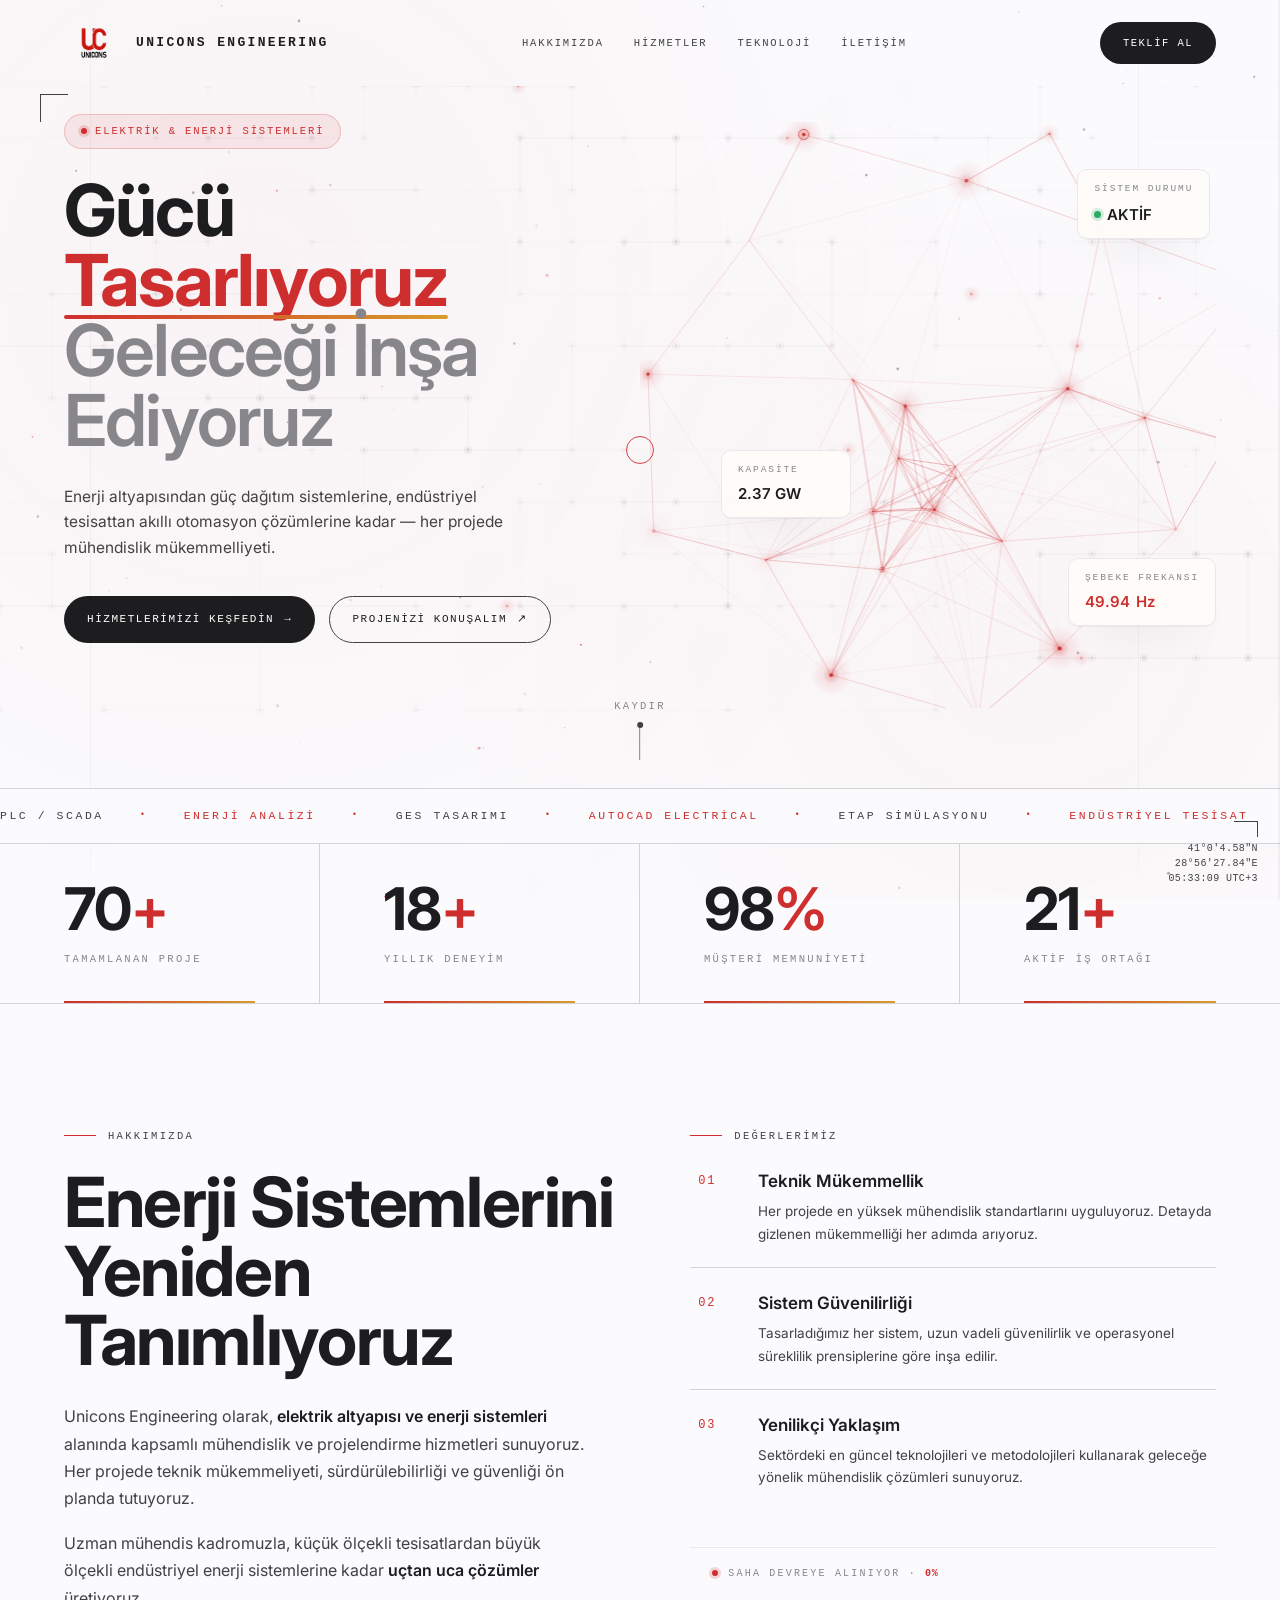
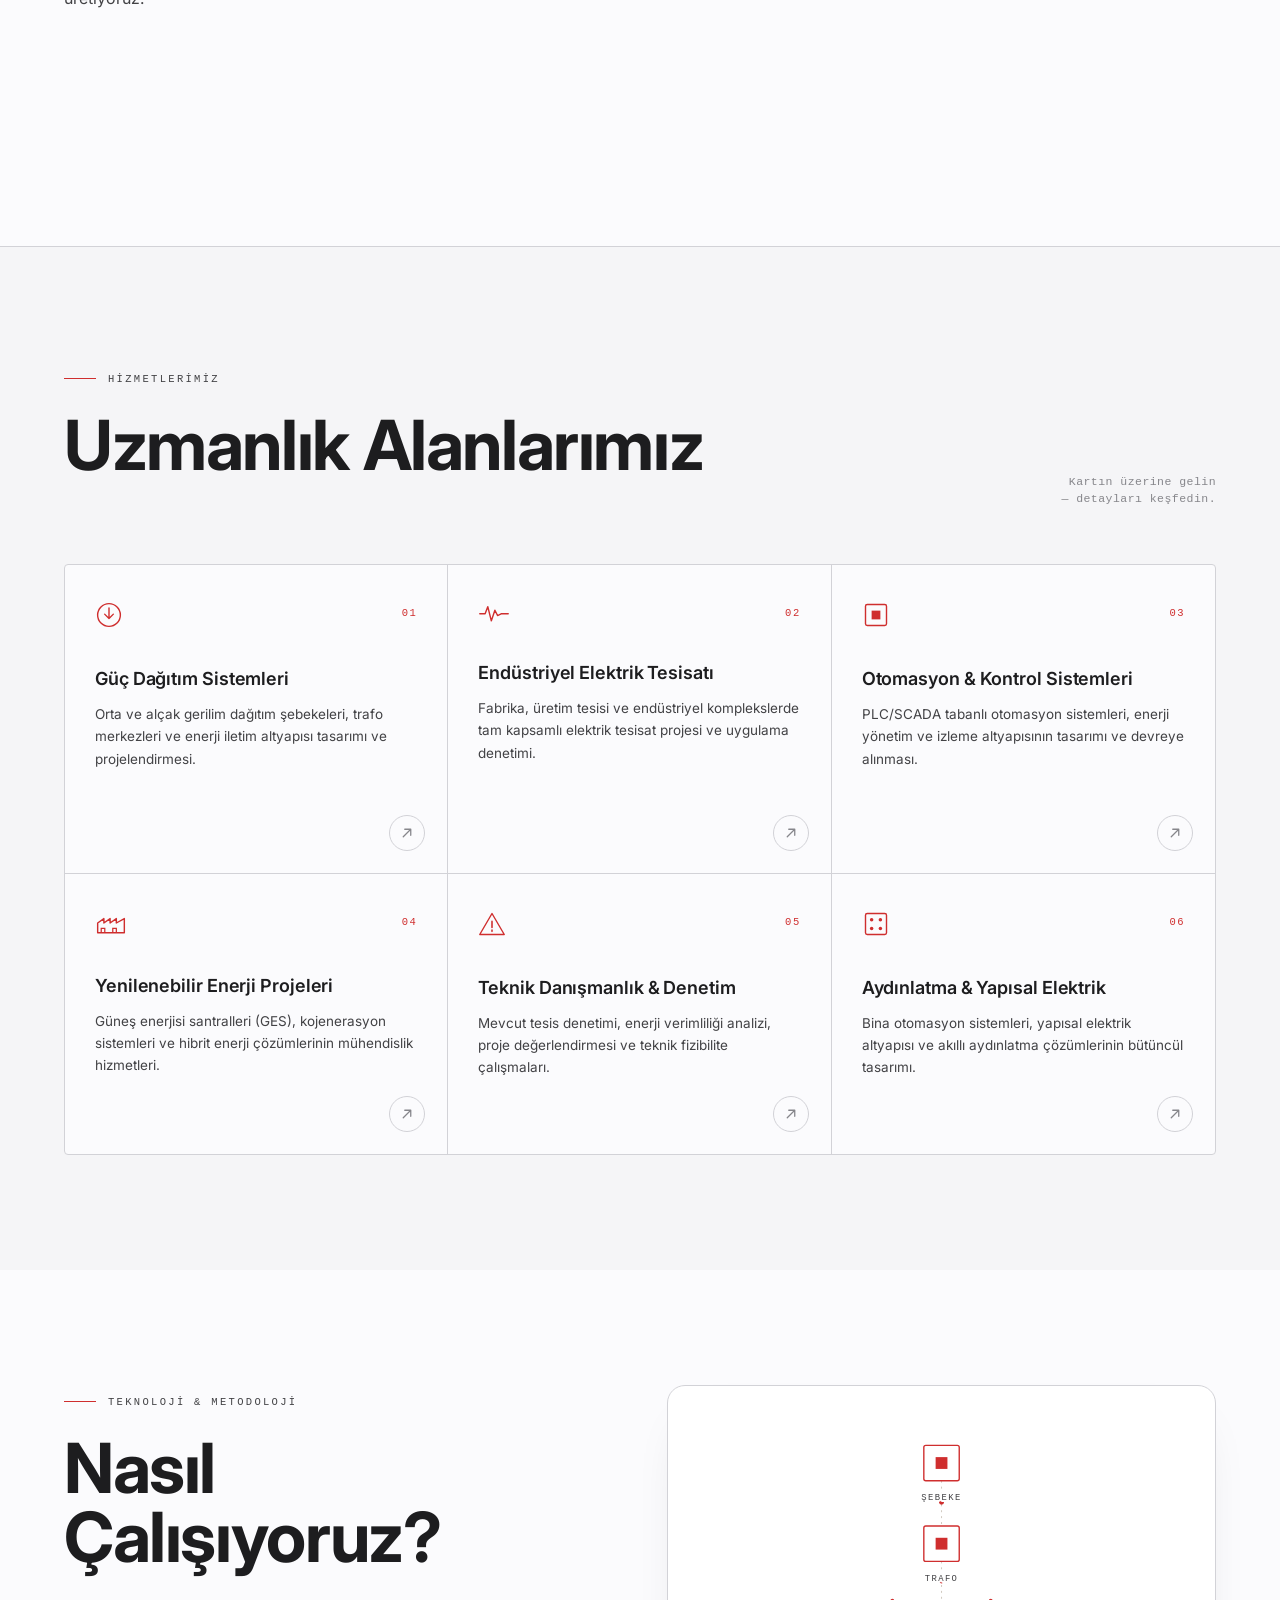
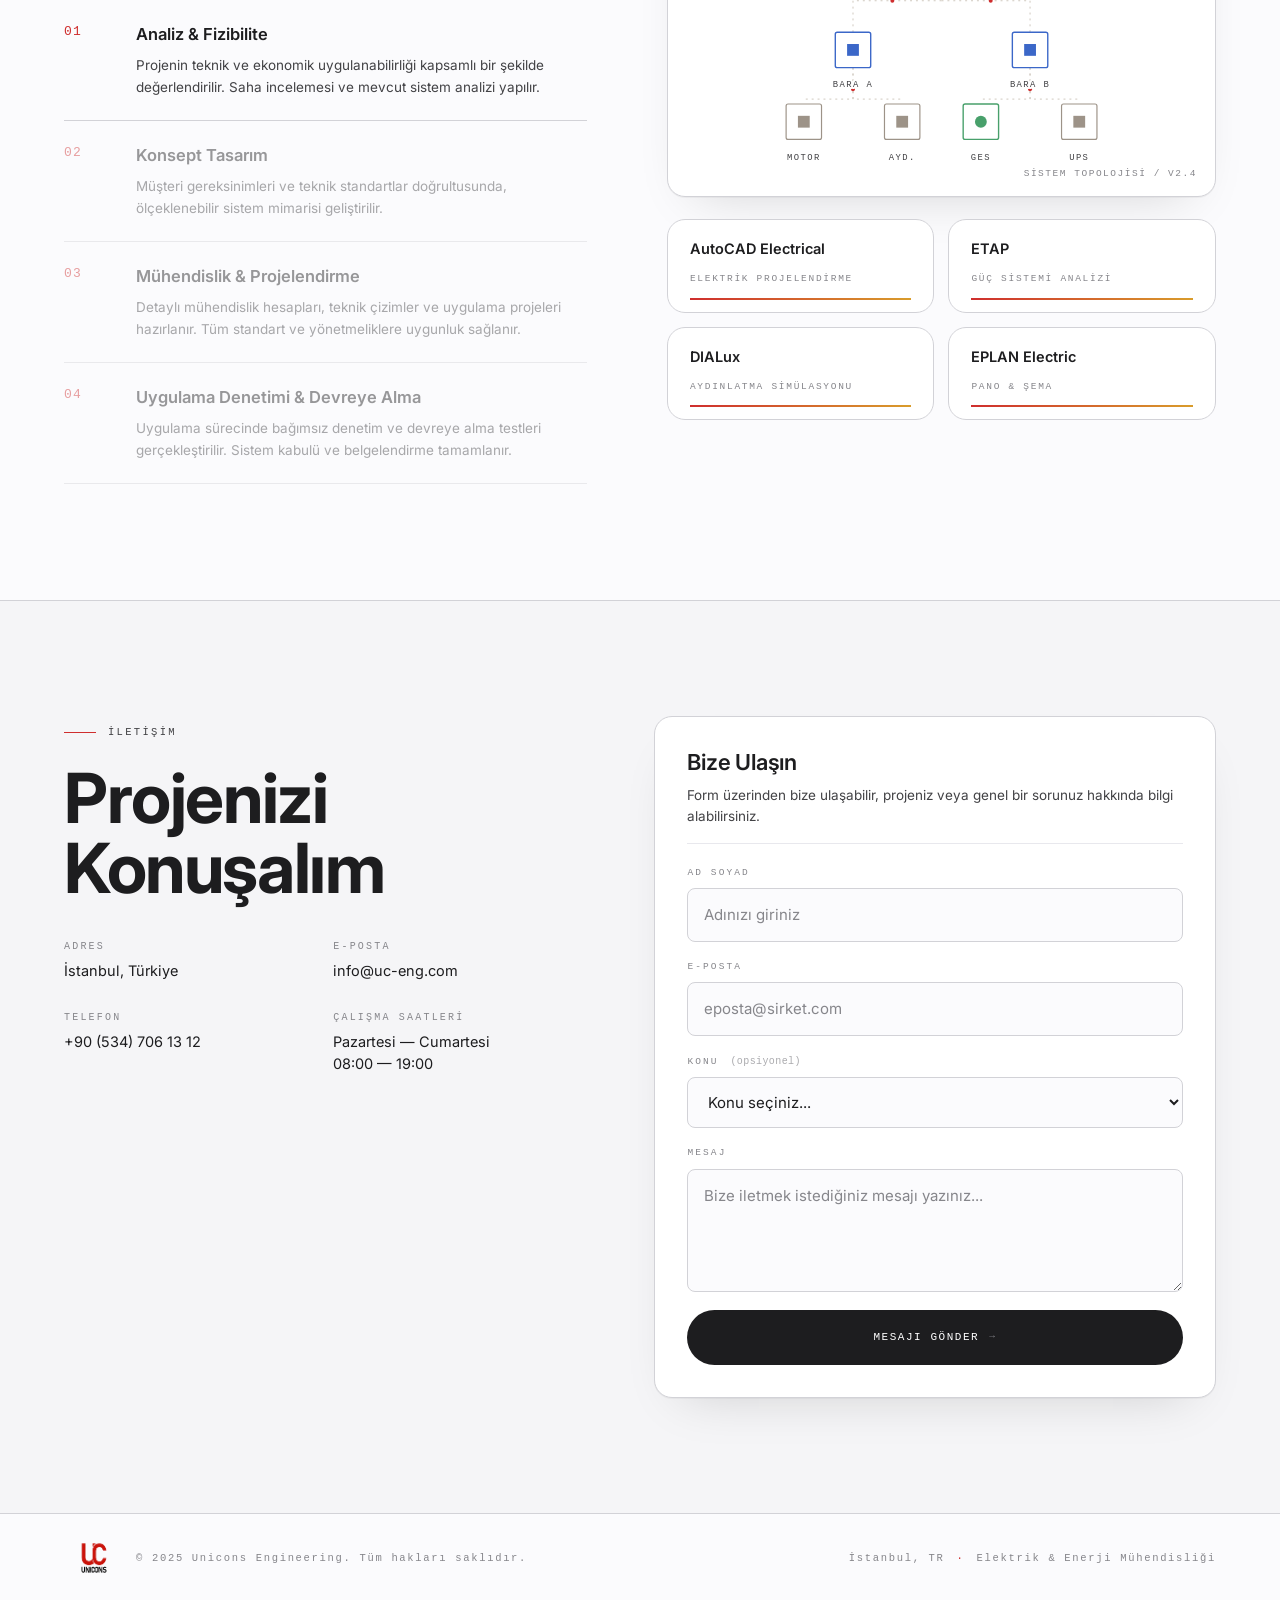
==== commit df3038f0: "feat: hamburger menu for mobile/tablet - Add nav-burger button (3-line → X animation) visible at ≤90" ====
--- a/index.html
+++ b/index.html
@@ -55,7 +55,28 @@
       <a href="#iletisim">İLETİŞİM</a>
     </nav>
     <a href="#iletisim" class="btn btn-pill-dark nav-cta">TEKLİF AL</a>
+    <button class="nav-burger" id="navBurger" aria-label="Menüyü aç" aria-expanded="false" aria-controls="navDrawer">
+      <span aria-hidden="true"></span>
+      <span aria-hidden="true"></span>
+      <span aria-hidden="true"></span>
+    </button>
   </header>
+
+  <!-- mobile drawer -->
+  <div class="nav-drawer" id="navDrawer" aria-hidden="true">
+    <nav class="nav-drawer-links" aria-label="Mobil navigasyon">
+      <a href="#hakkimizda">HAKKIMIZDA</a>
+      <a href="#hizmetler">HİZMETLER</a>
+      <a href="#teknoloji">TEKNOLOJİ</a>
+      <a href="#iletisim">İLETİŞİM</a>
+      <a href="#iletisim" class="btn btn-pill-dark nav-drawer-cta">TEKLİF AL <span aria-hidden="true">→</span></a>
+    </nav>
+    <div class="nav-drawer-foot">
+      <span>İstanbul, TR</span>
+      <span class="dot">·</span>
+      <a href="mailto:info@uc-eng.com">info@uc-eng.com</a>
+    </div>
+  </div>
 
   <main id="top">
 
--- a/styles.css
+++ b/styles.css
@@ -306,6 +306,119 @@
 
 .nav-cta { padding: 12px 22px; font-size: 10.5px; }
 
+/* hamburger button — hidden on desktop, shown ≤900px */
+.nav-burger {
+  display: none;
+  position: relative;
+  width: 42px; height: 42px;
+  padding: 0;
+  border: 1px solid var(--line);
+  border-radius: 12px;
+  background: var(--paper);
+  cursor: pointer;
+  z-index: 60;
+  transition: background 0.2s ease, border-color 0.2s ease;
+}
+.nav-burger:hover { background: var(--bg); }
+.nav-burger span {
+  position: absolute;
+  left: 11px; right: 11px;
+  height: 1.6px;
+  background: var(--ink);
+  border-radius: 2px;
+  transition: transform 0.3s cubic-bezier(.2,.8,.2,1),
+              opacity 0.2s ease,
+              top 0.3s cubic-bezier(.2,.8,.2,1),
+              background 0.2s ease;
+}
+.nav-burger span:nth-child(1) { top: 13px; }
+.nav-burger span:nth-child(2) { top: 50%; transform: translateY(-50%); }
+.nav-burger span:nth-child(3) { top: 27px; }
+body.menu-open .nav-burger span:nth-child(1) {
+  top: 50%; transform: translateY(-50%) rotate(45deg);
+}
+body.menu-open .nav-burger span:nth-child(2) { opacity: 0; }
+body.menu-open .nav-burger span:nth-child(3) {
+  top: 50%; transform: translateY(-50%) rotate(-45deg);
+}
+
+/* slide-in drawer */
+.nav-drawer {
+  position: fixed;
+  inset: 0;
+  z-index: 55;
+  background: rgba(251,251,253,0.96);
+  backdrop-filter: blur(14px);
+  -webkit-backdrop-filter: blur(14px);
+  display: flex; flex-direction: column; justify-content: space-between;
+  padding: 96px var(--pad-x) 32px;
+  opacity: 0;
+  visibility: hidden;
+  transform: translateY(-12px);
+  transition: opacity 0.32s cubic-bezier(.2,.8,.2,1),
+              transform 0.32s cubic-bezier(.2,.8,.2,1),
+              visibility 0s linear 0.32s;
+}
+body.menu-open .nav-drawer {
+  opacity: 1;
+  visibility: visible;
+  transform: translateY(0);
+  transition-delay: 0s;
+}
+.nav-drawer-links {
+  display: flex; flex-direction: column; align-items: flex-start;
+  gap: 18px;
+}
+.nav-drawer-links a {
+  font-family: var(--font-display);
+  font-weight: 600;
+  font-size: clamp(28px, 8vw, 44px);
+  letter-spacing: -0.01em;
+  color: var(--ink);
+  text-decoration: none;
+  position: relative;
+  opacity: 0;
+  transform: translateY(12px);
+  transition: opacity 0.4s ease, transform 0.4s cubic-bezier(.2,.8,.2,1), color 0.2s ease;
+}
+.nav-drawer-links a:hover { color: var(--red); }
+.nav-drawer-links a::after {
+  content: ""; position: absolute;
+  left: 0; bottom: -2px; height: 2px; width: 0;
+  background: var(--grad-accent);
+  transition: width 0.3s cubic-bezier(.2,.8,.2,1);
+}
+.nav-drawer-links a:hover::after { width: 100%; }
+body.menu-open .nav-drawer-links a { opacity: 1; transform: translateY(0); }
+body.menu-open .nav-drawer-links a:nth-child(1) { transition-delay: 0.08s; }
+body.menu-open .nav-drawer-links a:nth-child(2) { transition-delay: 0.14s; }
+body.menu-open .nav-drawer-links a:nth-child(3) { transition-delay: 0.20s; }
+body.menu-open .nav-drawer-links a:nth-child(4) { transition-delay: 0.26s; }
+body.menu-open .nav-drawer-links a:nth-child(5) { transition-delay: 0.34s; }
+
+.nav-drawer-cta {
+  margin-top: 14px;
+  font-size: 11px !important;
+  font-family: var(--font-mono) !important;
+  letter-spacing: 0.16em !important;
+  font-weight: 500 !important;
+}
+
+.nav-drawer-foot {
+  font-family: var(--font-mono);
+  font-size: 11px;
+  letter-spacing: 0.12em;
+  color: var(--ink-3);
+  display: flex; align-items: center; gap: 10px;
+  flex-wrap: wrap;
+}
+.nav-drawer-foot .dot { color: var(--red); }
+.nav-drawer-foot a { color: inherit; }
+.nav-drawer-foot a:hover { color: var(--red); }
+
+/* lock body scroll while drawer is open */
+body.menu-open { overflow: hidden; }
+
 /* HERO */
 .hero {
   position: relative;
@@ -1088,28 +1201,172 @@
 .foot-right { display: flex; align-items: center; gap: 12px; }
 .foot-right .dot { color: var(--red); }
 
-/* Responsive */
+/* ============== RESPONSIVE ============== */
+
+/* Large laptop / small desktop (1280–1100) */
+@media (max-width: 1280px) {
+  .hero {
+    min-height: clamp(560px, 78vh, 760px);
+    grid-template-columns: minmax(0, 1fr) minmax(0, 1.05fr);
+    gap: 28px;
+  }
+  .hero-title { font-size: clamp(48px, 5.6vw, 84px); }
+  .brand-mark { height: 60px; }
+  .brand-word { font-size: 13px; letter-spacing: 0.18em; }
+  .nav-links { gap: 30px; }
+  .nav-links a { font-size: 10.5px; letter-spacing: 0.18em; }
+}
+
+/* Tablet landscape & narrow desktop (1100–900) */
 @media (max-width: 1100px) {
-  .hero { grid-template-columns: 1fr; }
-  .hero-visual { min-height: 380px; }
-  .about, .tech, .contact { grid-template-columns: 1fr; gap: 56px; }
+  .hero { grid-template-columns: 1fr; min-height: auto; }
+  .hero-visual { min-height: 420px; }
+  .hero-title { font-size: clamp(48px, 8vw, 80px); }
+  .hero-copy { max-width: 100%; }
+
+  .about, .tech, .contact { grid-template-columns: 1fr; gap: 48px; }
   .services-grid { grid-template-columns: repeat(2, 1fr); }
   .svc:nth-child(3n) { border-right: 1px solid var(--line); }
   .svc:nth-child(2n) { border-right: 0; }
   .svc:nth-child(n+4) { border-bottom: 1px solid var(--line); }
   .svc:nth-child(n+5) { border-bottom: 0; }
-}
-@media (max-width: 700px) {
-  .nav { grid-template-columns: auto auto; }
+
+  .topology { aspect-ratio: 5/3; }
+  .page-flow { display: none; }    /* free up the side gutters */
+}
+
+/* Tablet (900–700) — collapse nav links into hamburger drawer */
+@media (max-width: 900px) {
+  .nav {
+    grid-template-columns: 1fr auto;   /* brand → burger */
+    padding: 16px var(--pad-x);
+    gap: 16px;
+  }
   .nav-links { display: none; }
+  .nav-cta   { display: none; }
+  .nav-burger { display: block; }
+  .brand-mark { height: 52px; }
+  .brand-word { font-size: 12.5px; }
+
+  .hud { min-width: 110px; padding: 10px 12px; }
+  .hud-label { font-size: 9px; letter-spacing: 0.16em; }
+  .hud-value { font-size: 13px; }
+
   .stats { grid-template-columns: 1fr 1fr; }
   .stat:nth-child(2n) { border-right: 0; }
+  .stat:nth-child(-n+2) { border-bottom: 1px solid var(--line); }
+
+  .services-head { flex-direction: column; align-items: flex-start; gap: 12px; }
+  .services-hint { text-align: left; }
+}
+
+/* Mobile (≤700) */
+@media (max-width: 700px) {
+  :root { --section-pad: clamp(56px, 12vw, 96px); }
+
+  .hero {
+    padding-top: 16px;
+    padding-bottom: 56px;
+    min-height: auto;
+  }
+  .hero-corner { display: none; }
+  .hero-copy { margin-top: 0; }
+  .hero-title {
+    font-size: clamp(40px, 11vw, 64px);
+    line-height: 1.0;
+    margin: 18px 0 22px;
+  }
+  .hero-lede { font-size: 14.5px; max-width: 100%; padding-right: 8px; }
+  .hero-ctas { flex-direction: column; align-items: stretch; }
+  .hud { max-width: calc(100vw - 32px); }
+  .hero-ctas .btn { justify-content: center; }
+  .hero-visual { min-height: 320px; }
+
+  /* Re-anchor the floating HUDs so they actually fit on a phone */
+  .hud-status { top: 4%; right: 2%; }
+  .hud-cap    { top: 50%; left: 2%; }
+  .hud-freq   { bottom: 2%; right: 2%; }
+
+  /* Hide the global floating coords HUD on phone — too crowded */
+  .hud-coords { display: none; }
+
+  /* Hide custom reticle on touch — already done via media (pointer: coarse) */
+
+  .stats { grid-template-columns: 1fr 1fr; }
+  .stat { padding: 24px var(--pad-x); }
+  .stat-num { font-size: clamp(34px, 9vw, 48px); }
+
+  .display { font-size: clamp(34px, 9vw, 56px); }
+
   .services-grid { grid-template-columns: 1fr; }
-  .svc { border-right: 0 !important; border-bottom: 1px solid var(--line) !important; }
+  .svc {
+    border-right: 0 !important;
+    border-bottom: 1px solid var(--line) !important;
+    min-height: auto;
+    padding: 28px 22px;
+  }
   .svc:last-child { border-bottom: 0 !important; }
-  .contact-info { grid-template-columns: 1fr; }
+  .svc header { margin-bottom: 22px; }
+
+  .step { grid-template-columns: 40px 1fr; gap: 10px; }
+  .topology { aspect-ratio: auto; min-height: 260px; }
+
+  .contact { padding-top: 64px; padding-bottom: 64px; }
+  .contact-info { grid-template-columns: 1fr; gap: 18px; }
+  .contact-form { padding: 20px 18px 22px; }
+
   .tools { grid-template-columns: 1fr; }
-  .foot { flex-direction: column; align-items: flex-start; }
+  .tool { padding: 16px 18px 22px; }
+
+  .foot {
+    flex-direction: column;
+    align-items: flex-start;
+    gap: 10px;
+    padding: 18px var(--pad-x);
+    font-size: 9.5px;
+    letter-spacing: 0.12em;
+  }
+  .foot-right { flex-wrap: wrap; }
+
+  /* Build animation on phone — keep it visible without overflow */
+  .build {
+    margin-top: 24px;
+    padding: 14px 12px 8px;
+  }
+  .build-svg { max-height: 180px; }
+  .b-label { font-size: 8px; padding: 1px 5px; }
+}
+
+/* Small phone (≤420) */
+@media (max-width: 420px) {
+  :root { --pad-x: 16px; }
+  .nav { padding: 14px var(--pad-x); gap: 8px; }
+  .brand-mark { height: 44px; }
+  .brand-word { display: none; }   /* logo only on the smallest screens */
+  .nav-cta { padding: 9px 14px; font-size: 10px; letter-spacing: 0.14em; }
+
+  .chip { font-size: 9.5px; padding: 6px 12px; letter-spacing: 0.14em; }
+  .hero-title { font-size: clamp(36px, 12vw, 56px); }
+  .hero-lede { font-size: 13.5px; }
+
+  .stats { grid-template-columns: 1fr; }
+  .stat { border-right: 0; border-bottom: 1px solid var(--line); }
+  .stat:last-child { border-bottom: 0; }
+
+  .display { font-size: clamp(30px, 10vw, 44px); }
+
+  .hud-cap { top: 50%; left: 4%; min-width: 90px; }
+  .hud-status { min-width: 100px; }
+  .hud-freq { min-width: 110px; }
+
+  .build-labels { display: none; }   /* labels too small to read on tiny screens */
+}
+
+/* Landscape mobile — keep hero compact when keyboard area collapses */
+@media (max-height: 500px) and (orientation: landscape) {
+  .hero { min-height: auto; padding-bottom: 32px; }
+  .hero-title { font-size: clamp(36px, 6vw, 56px); }
+  .hero-visual { min-height: 240px; }
 }
 
 /* ---------------- Entrance animations ---------------- */
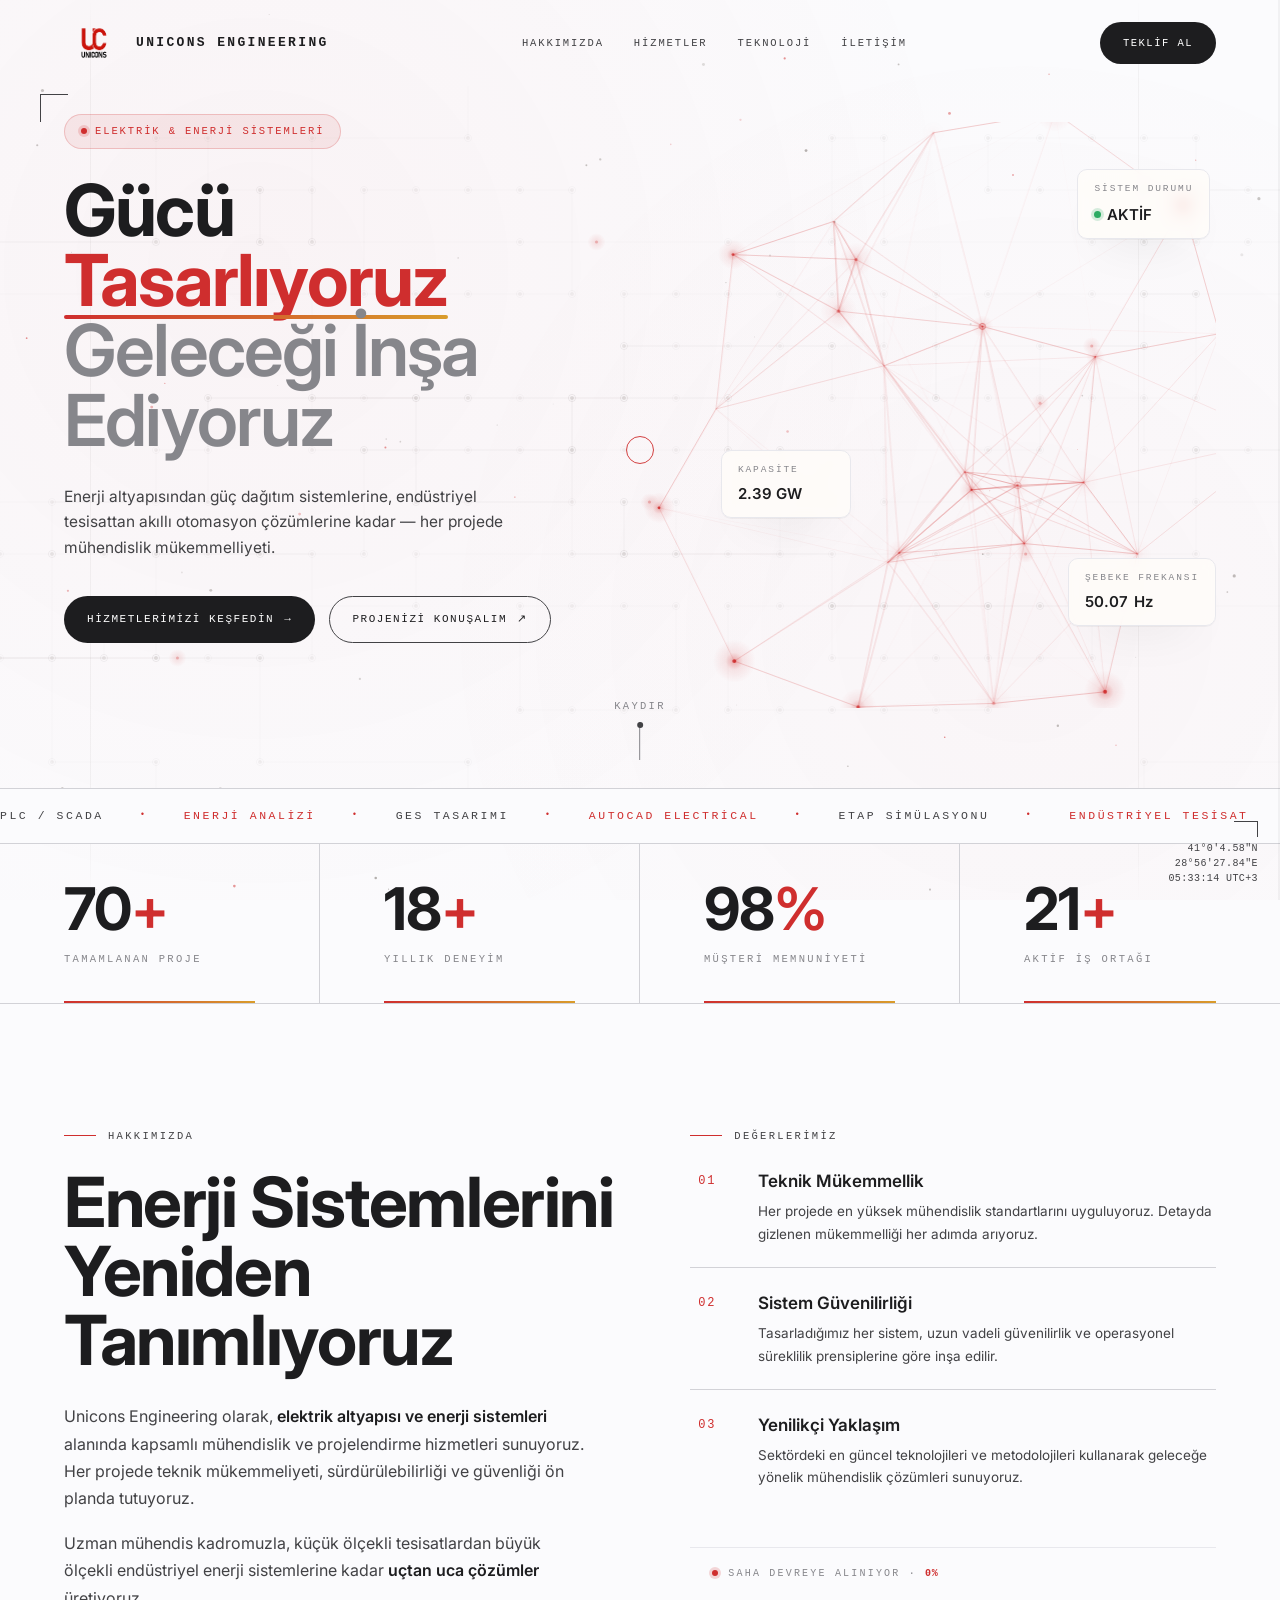
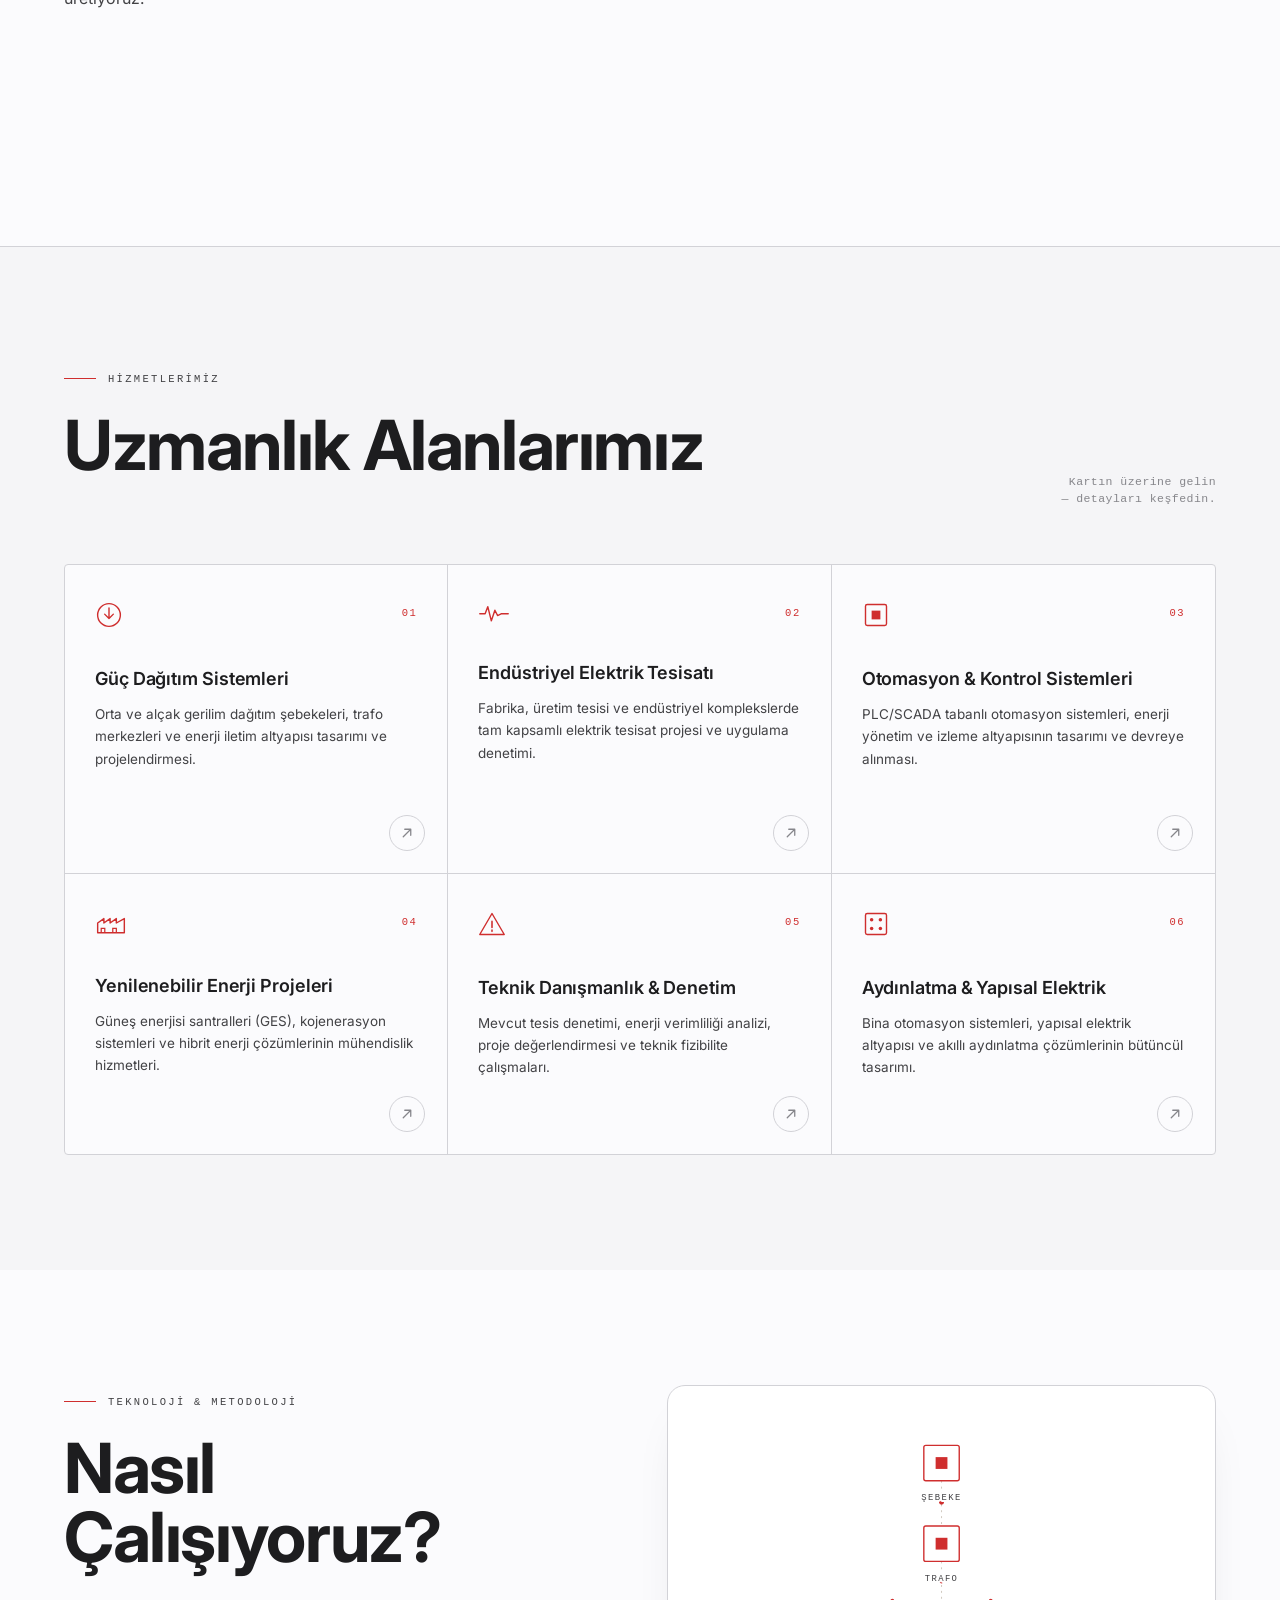
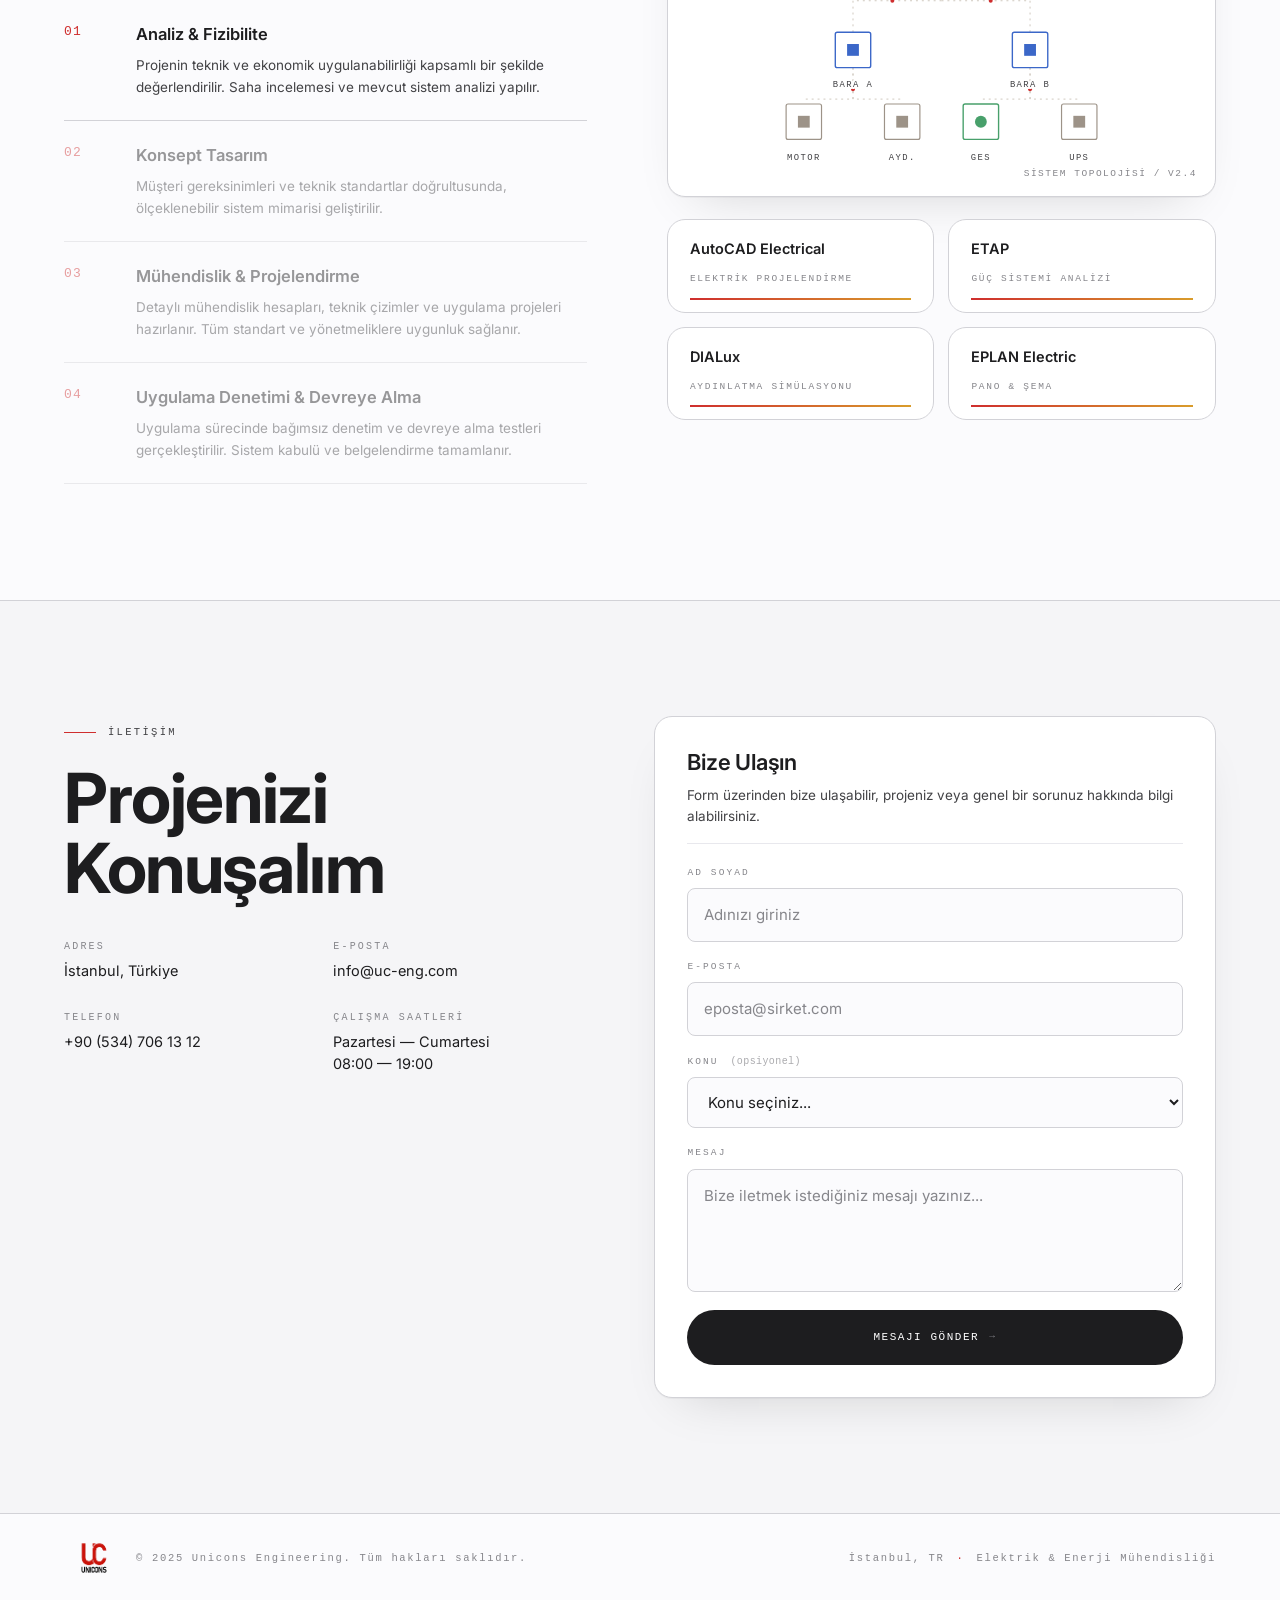
==== commit c6f8afe5: "feat: Web3Forms contact form integration" ====
--- a/index.html
+++ b/index.html
@@ -484,15 +484,19 @@
         </dl>
       </div>
 
-      <form class="contact-form" onsubmit="event.preventDefault(); this.querySelector('button').textContent='GÖNDERİLDİ ✓';">
+      <form class="contact-form" id="contact-form">
+        <input type="hidden" name="access_key" value="0bc6a989-d845-4262-b8a8-1372c18a36cc" />
+        <input type="hidden" name="subject" value="UC Engineering — Yeni İletişim Formu" />
+        <input type="hidden" name="from_name" value="UC Engineering Web" />
+        <input type="checkbox" name="botcheck" style="display:none" tabindex="-1" autocomplete="off" />
         <header class="contact-form-head">
           <h3>Bize Ulaşın</h3>
           <p>Form üzerinden bize ulaşabilir, projeniz veya genel bir sorunuz hakkında bilgi alabilirsiniz.</p>
         </header>
-        <label><span>AD SOYAD</span><input type="text" placeholder="Adınızı giriniz" required /></label>
-        <label><span>E-POSTA</span><input type="email" placeholder="eposta@sirket.com" required /></label>
+        <label><span>AD SOYAD</span><input type="text" name="name" placeholder="Adınızı giriniz" required /></label>
+        <label><span>E-POSTA</span><input type="email" name="email" placeholder="eposta@sirket.com" required /></label>
         <label><span>KONU <em>(opsiyonel)</em></span>
-          <select>
+          <select name="subject_detail">
             <option value="" selected>Konu seçiniz...</option>
             <optgroup label="Genel">
               <option>Teklif talebi</option>
@@ -512,8 +516,9 @@
             </optgroup>
           </select>
         </label>
-        <label><span>MESAJ</span><textarea rows="4" placeholder="Bize iletmek istediğiniz mesajı yazınız..."></textarea></label>
-        <button type="submit" class="btn btn-pill-dark btn-block">MESAJI GÖNDER <span aria-hidden="true">→</span></button>
+        <label><span>MESAJ</span><textarea rows="4" name="message" placeholder="Bize iletmek istediğiniz mesajı yazınız..."></textarea></label>
+        <div class="contact-form-status" id="contact-form-status" aria-live="polite"></div>
+        <button type="submit" id="contact-submit-btn" class="btn btn-pill-dark btn-block">MESAJI GÖNDER <span aria-hidden="true">→</span></button>
       </form>
     </section>
 
--- a/styles.css
+++ b/styles.css
@@ -1183,6 +1183,26 @@
   background: #fff;
 }
 .contact-form textarea { resize: vertical; min-height: 100px; }
+
+.contact-form-status {
+  font-size: 0.85rem;
+  font-weight: 600;
+  padding: 10px 14px;
+  border-radius: 6px;
+  display: none;
+}
+.contact-form-status.is-success {
+  display: block;
+  background: #f0faf3;
+  color: #1a7a3c;
+  border: 1px solid #a8dbb8;
+}
+.contact-form-status.is-error {
+  display: block;
+  background: #fff4f4;
+  color: #c0392b;
+  border: 1px solid #f1b0a8;
+}
 
 /* FOOTER */
 .foot {
